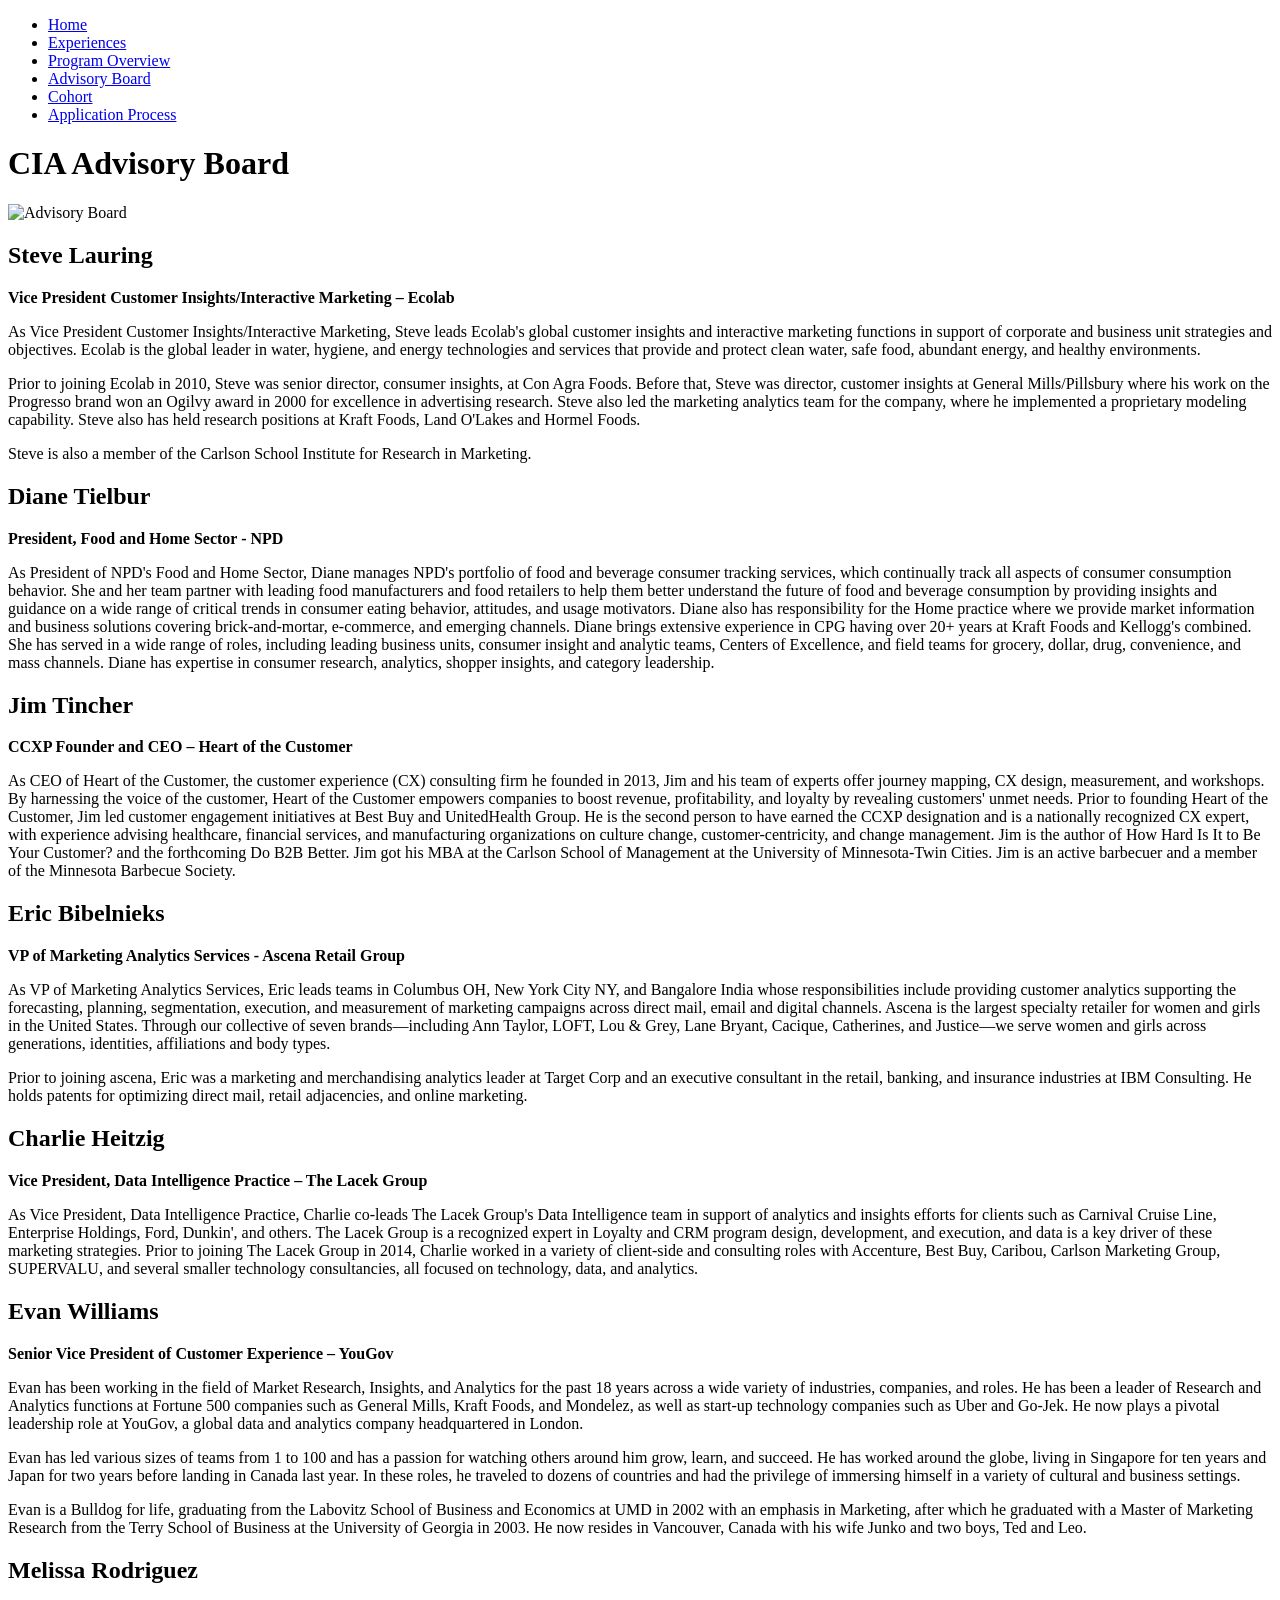
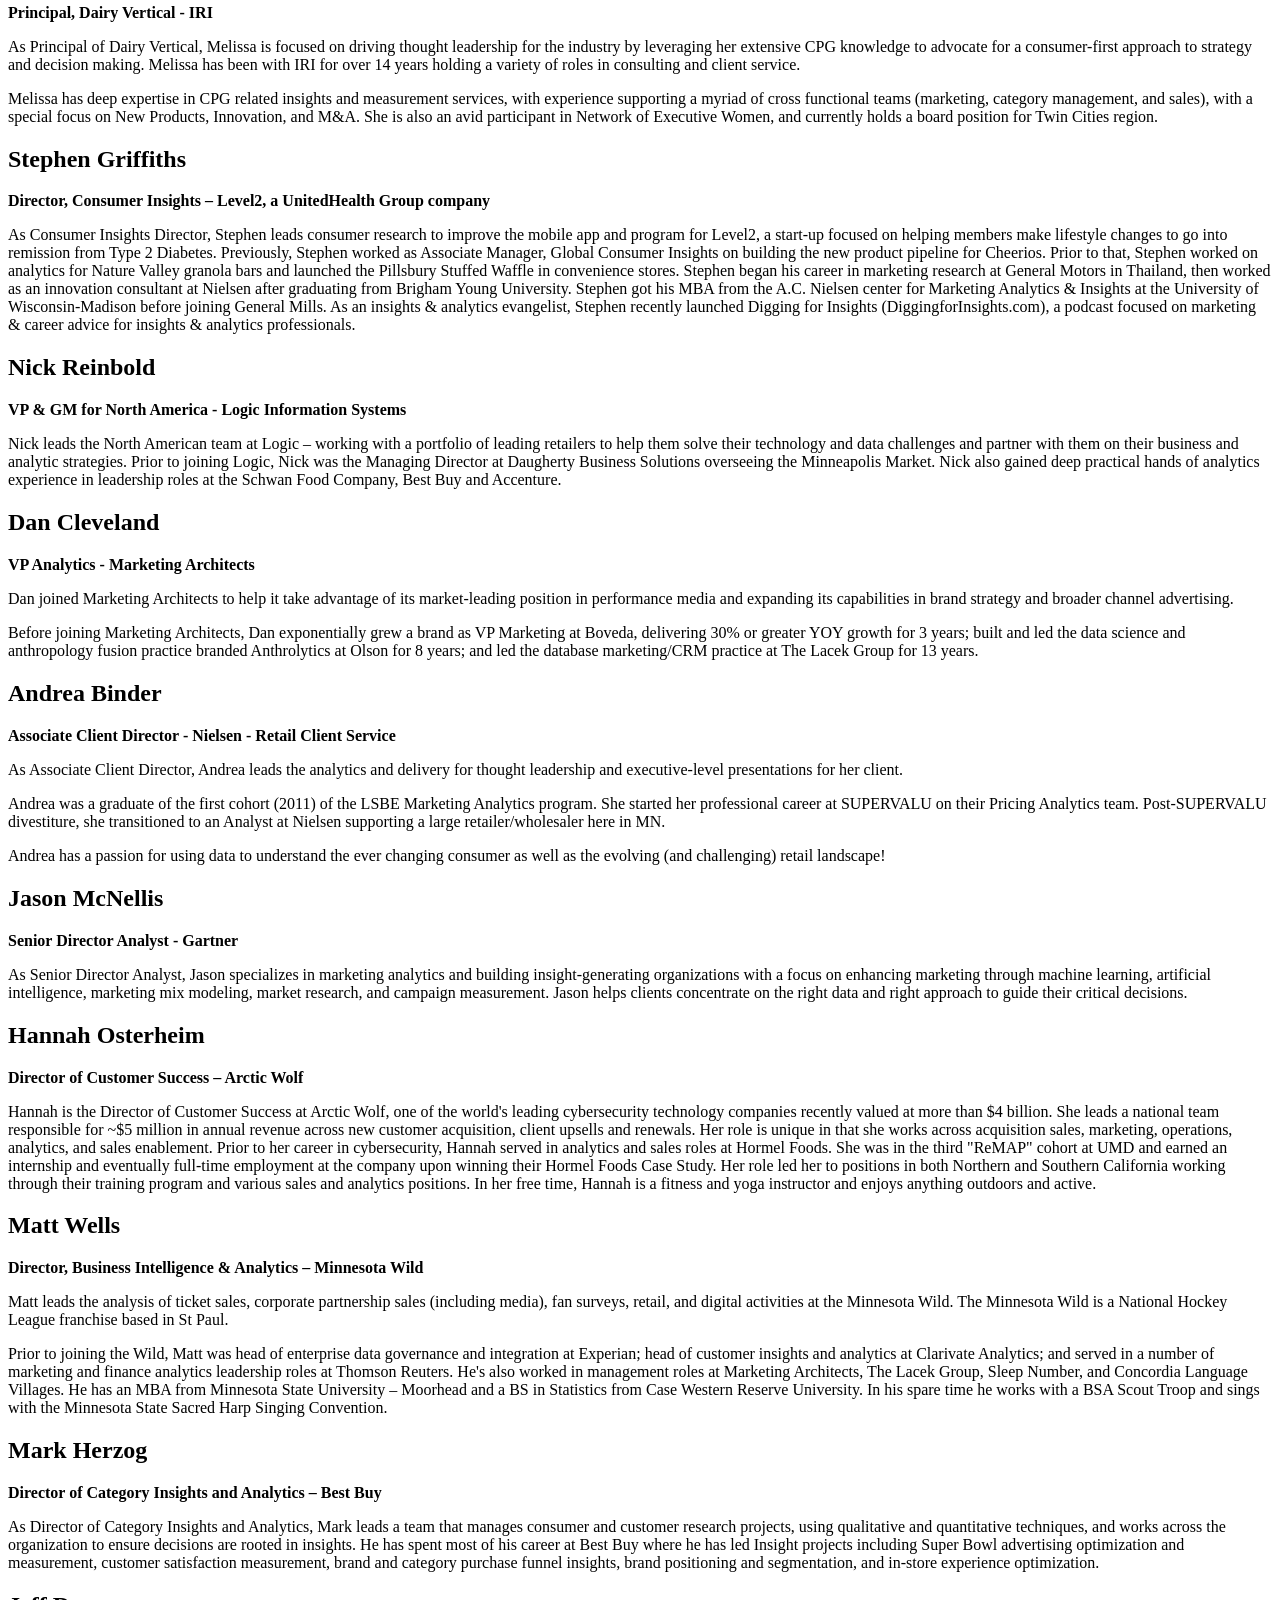
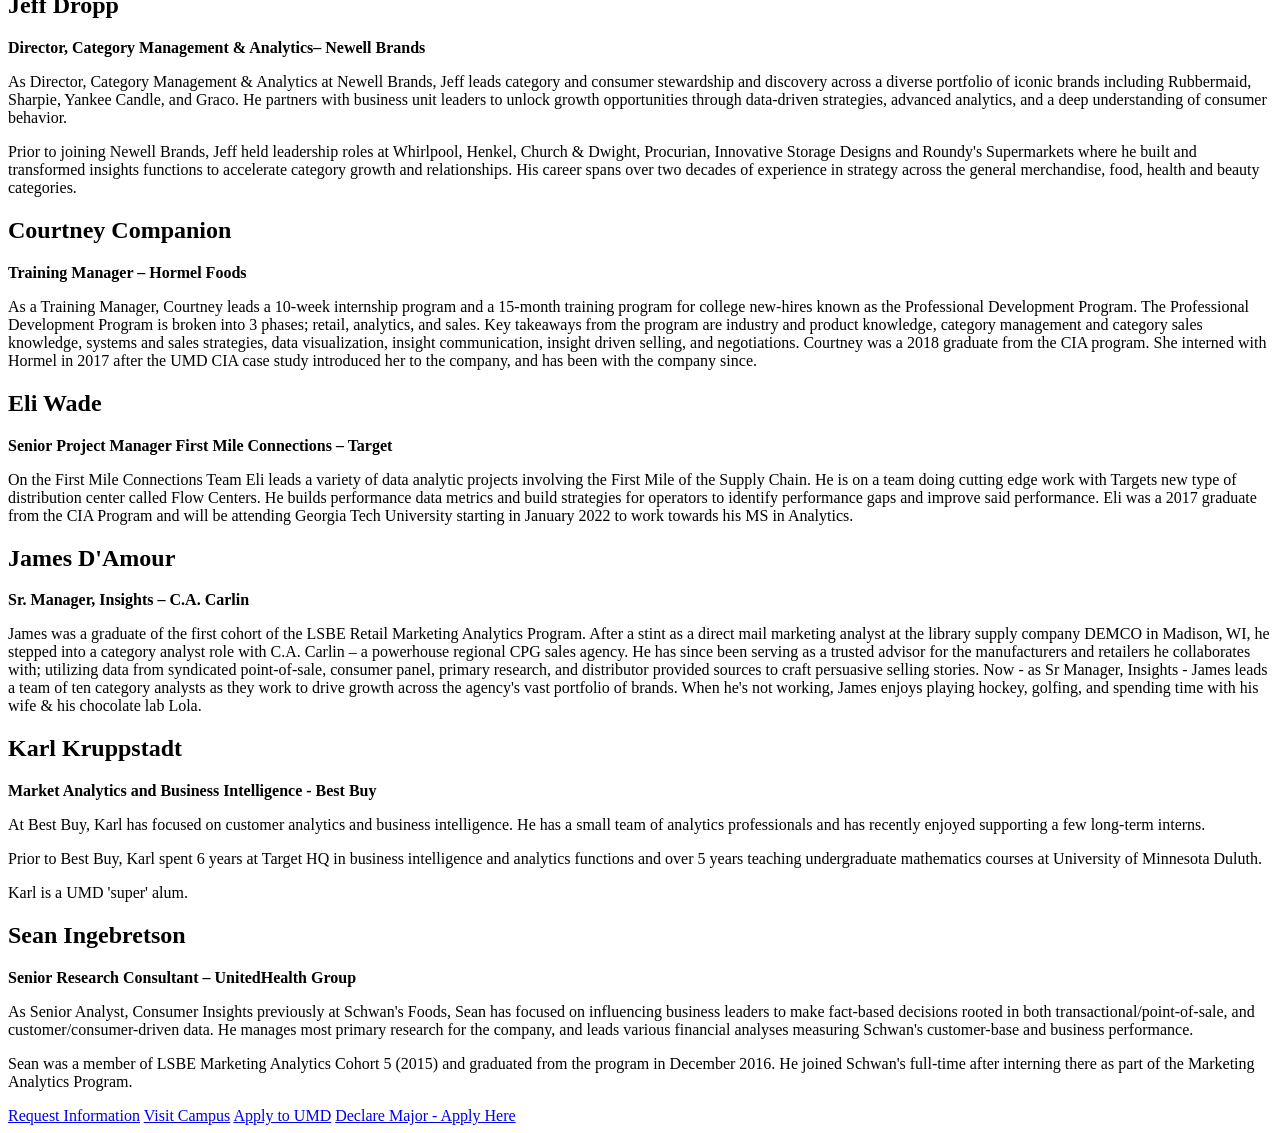
==== advisory.html @ b250dfca "Add files via upload added experiences, cohort, advisory, and apply files" ====
<!DOCTYPE html>
<html lang="en">

<head>
    <meta charset="UTF-8">
    <meta name="viewport" content="width=device-width, initial-scale=1.0">
    <title>Advisory Board | Consumer Insights and Analytics</title>
    <link rel="stylesheet" href="style.css">
</head>

<body>

    <header>
        <nav>
            <ul>
                <li><a href="home.html">Home</a></li>
                <li><a href="experiences.html">Experiences</a></li>
                <li><a href="overview.html">Program Overview</a></li>
                <li><a href="advisory.html">Advisory Board</a></li>
                <li><a href="cohort.html">Cohort</a></li>
                <li><a href="apply.html">Application Process</a></li>
            </ul>
        </nav>
    </header>

    <main>
        <h1>CIA Advisory Board</h1>
        <img src="mis%20pics/department%20of%20marketing%20.jpg" alt="Advisory Board"
            style="width: 100%; height: auto; display: block; margin: 20px 0;">

        <div class="advisory-bios">
            <div class="advisor-bio">
                <h2>Steve Lauring</h2>
                <p><strong>Vice President Customer Insights/Interactive Marketing – Ecolab</strong></p>
                <p>As Vice President Customer Insights/Interactive Marketing, Steve leads Ecolab's global customer
                    insights and interactive marketing functions in support of corporate and business unit strategies
                    and objectives. Ecolab is the global leader in water, hygiene, and energy technologies and services
                    that provide and protect clean water, safe food, abundant energy, and healthy environments.</p>
                <p>Prior to joining Ecolab in 2010, Steve was senior director, consumer insights, at Con Agra Foods.
                    Before that, Steve was director, customer insights at General Mills/Pillsbury where his work on the
                    Progresso brand won an Ogilvy award in 2000 for excellence in advertising research. Steve also led
                    the marketing analytics team for the company, where he implemented a proprietary modeling
                    capability. Steve also has held research positions at Kraft Foods, Land O'Lakes and Hormel Foods.
                </p>
                <p>Steve is also a member of the Carlson School Institute for Research in Marketing.</p>
            </div>

            <div class="advisor-bio">
                <h2>Diane Tielbur</h2>
                <p><strong>President, Food and Home Sector - NPD</strong></p>
                <p>As President of NPD's Food and Home Sector, Diane manages NPD's portfolio of food and beverage
                    consumer tracking services, which continually track all aspects of consumer consumption behavior.
                    She and her team partner with leading food manufacturers and food retailers to help them better
                    understand the future of food and beverage consumption by providing insights and guidance on a wide
                    range of critical trends in consumer eating behavior, attitudes, and usage motivators. Diane also
                    has responsibility for the Home practice where we provide market information and business solutions
                    covering brick-and-mortar, e-commerce, and emerging channels. Diane brings extensive experience in
                    CPG having over 20+ years at Kraft Foods and Kellogg's combined. She has served in a wide range of
                    roles, including leading business units, consumer insight and analytic teams, Centers of Excellence,
                    and field teams for grocery, dollar, drug, convenience, and mass channels. Diane has expertise in
                    consumer research, analytics, shopper insights, and category leadership.</p>
            </div>

            <div class="advisor-bio">
                <h2>Jim Tincher</h2>
                <p><strong>CCXP Founder and CEO – Heart of the Customer</strong></p>
                <p>As CEO of Heart of the Customer, the customer experience (CX) consulting firm he founded in 2013, Jim
                    and his team of experts offer journey mapping, CX design, measurement, and workshops. By harnessing
                    the voice of the customer, Heart of the Customer empowers companies to boost revenue, profitability,
                    and loyalty by revealing customers' unmet needs. Prior to founding Heart of the Customer, Jim led
                    customer engagement initiatives at Best Buy and UnitedHealth Group. He is the second person to have
                    earned the CCXP designation and is a nationally recognized CX expert, with experience advising
                    healthcare, financial services, and manufacturing organizations on culture change,
                    customer-centricity, and change management. Jim is the author of How Hard Is It to Be Your Customer?
                    and the forthcoming Do B2B Better. Jim got his MBA at the Carlson School of Management at the
                    University of Minnesota-Twin Cities. Jim is an active barbecuer and a member of the Minnesota
                    Barbecue Society.</p>
            </div>

            <div class="advisor-bio">
                <h2>Eric Bibelnieks</h2>
                <p><strong>VP of Marketing Analytics Services - Ascena Retail Group</strong></p>
                <p>As VP of Marketing Analytics Services, Eric leads teams in Columbus OH, New York City NY, and
                    Bangalore India whose responsibilities include providing customer analytics supporting the
                    forecasting, planning, segmentation, execution, and measurement of marketing campaigns across direct
                    mail, email and digital channels. Ascena is the largest specialty retailer for women and girls in
                    the United States. Through our collective of seven brands—including Ann Taylor, LOFT, Lou & Grey,
                    Lane Bryant, Cacique, Catherines, and Justice—we serve women and girls across generations,
                    identities, affiliations and body types.</p>
                <p>Prior to joining ascena, Eric was a marketing and merchandising analytics leader at Target Corp and
                    an executive consultant in the retail, banking, and insurance industries at IBM Consulting. He holds
                    patents for optimizing direct mail, retail adjacencies, and online marketing.</p>
            </div>

            <div class="advisor-bio">
                <h2>Charlie Heitzig</h2>
                <p><strong>Vice President, Data Intelligence Practice – The Lacek Group</strong></p>
                <p>As Vice President, Data Intelligence Practice, Charlie co-leads The Lacek Group's Data Intelligence
                    team in support of analytics and insights efforts for clients such as Carnival Cruise Line,
                    Enterprise Holdings, Ford, Dunkin', and others. The Lacek Group is a recognized expert in Loyalty
                    and CRM program design, development, and execution, and data is a key driver of these marketing
                    strategies. Prior to joining The Lacek Group in 2014, Charlie worked in a variety of client-side and
                    consulting roles with Accenture, Best Buy, Caribou, Carlson Marketing Group, SUPERVALU, and several
                    smaller technology consultancies, all focused on technology, data, and analytics.</p>
            </div>

            <div class="advisor-bio">
                <h2>Evan Williams</h2>
                <p><strong>Senior Vice President of Customer Experience – YouGov</strong></p>
                <p>Evan has been working in the field of Market Research, Insights, and Analytics for the past 18 years
                    across a wide variety of industries, companies, and roles. He has been a leader of Research and
                    Analytics functions at Fortune 500 companies such as General Mills, Kraft Foods, and Mondelez, as
                    well as start-up technology companies such as Uber and Go-Jek. He now plays a pivotal leadership
                    role at YouGov, a global data and analytics company headquartered in London.</p>
                <p>Evan has led various sizes of teams from 1 to 100 and has a passion for watching others around him
                    grow, learn, and succeed. He has worked around the globe, living in Singapore for ten years and
                    Japan for two years before landing in Canada last year. In these roles, he traveled to dozens of
                    countries and had the privilege of immersing himself in a variety of cultural and business settings.
                </p>
                <p>Evan is a Bulldog for life, graduating from the Labovitz School of Business and Economics at UMD in
                    2002 with an emphasis in Marketing, after which he graduated with a Master of Marketing Research
                    from the Terry School of Business at the University of Georgia in 2003. He now resides in Vancouver,
                    Canada with his wife Junko and two boys, Ted and Leo.</p>
            </div>

            <div class="advisor-bio">
                <h2>Melissa Rodriguez</h2>
                <p><strong>Principal, Dairy Vertical - IRI</strong></p>
                <p>As Principal of Dairy Vertical, Melissa is focused on driving thought leadership for the industry by
                    leveraging her extensive CPG knowledge to advocate for a consumer-first approach to strategy and
                    decision making. Melissa has been with IRI for over 14 years holding a variety of roles in
                    consulting and client service.</p>
                <p>Melissa has deep expertise in CPG related insights and measurement services, with experience
                    supporting a myriad of cross functional teams (marketing, category management, and sales), with a
                    special focus on New Products, Innovation, and M&A. She is also an avid participant in Network of
                    Executive Women, and currently holds a board position for Twin Cities region.</p>
            </div>

            <div class="advisor-bio">
                <h2>Stephen Griffiths</h2>
                <p><strong>Director, Consumer Insights – Level2, a UnitedHealth Group company</strong></p>
                <p>As Consumer Insights Director, Stephen leads consumer research to improve the mobile app and program
                    for Level2, a start-up focused on helping members make lifestyle changes to go into remission from
                    Type 2 Diabetes. Previously, Stephen worked as Associate Manager, Global Consumer Insights on
                    building the new product pipeline for Cheerios. Prior to that, Stephen worked on analytics for
                    Nature Valley granola bars and launched the Pillsbury Stuffed Waffle in convenience stores. Stephen
                    began his career in marketing research at General Motors in Thailand, then worked as an innovation
                    consultant at Nielsen after graduating from Brigham Young University. Stephen got his MBA from the
                    A.C. Nielsen center for Marketing Analytics & Insights at the University of Wisconsin-Madison before
                    joining General Mills. As an insights & analytics evangelist, Stephen recently launched Digging for
                    Insights (DiggingforInsights.com), a podcast focused on marketing & career advice for insights &
                    analytics professionals.</p>
            </div>

            <div class="advisor-bio">
                <h2>Nick Reinbold</h2>
                <p><strong>VP & GM for North America - Logic Information Systems</strong></p>
                <p>Nick leads the North American team at Logic – working with a portfolio of leading retailers to help
                    them solve their technology and data challenges and partner with them on their business and analytic
                    strategies. Prior to joining Logic, Nick was the Managing Director at Daugherty Business Solutions
                    overseeing the Minneapolis Market. Nick also gained deep practical hands of analytics experience in
                    leadership roles at the Schwan Food Company, Best Buy and Accenture.</p>
            </div>

            <div class="advisor-bio">
                <h2>Dan Cleveland</h2>
                <p><strong>VP Analytics - Marketing Architects</strong></p>
                <p>Dan joined Marketing Architects to help it take advantage of its market-leading position in
                    performance media and expanding its capabilities in brand strategy and broader channel advertising.
                </p>
                <p>Before joining Marketing Architects, Dan exponentially grew a brand as VP Marketing at Boveda,
                    delivering 30% or greater YOY growth for 3 years; built and led the data science and anthropology
                    fusion practice branded Anthrolytics at Olson for 8 years; and led the database marketing/CRM
                    practice at The Lacek Group for 13 years.</p>
            </div>

            <div class="advisor-bio">
                <h2>Andrea Binder</h2>
                <p><strong>Associate Client Director - Nielsen - Retail Client Service</strong></p>
                <p>As Associate Client Director, Andrea leads the analytics and delivery for thought leadership and
                    executive-level presentations for her client.</p>
                <p>Andrea was a graduate of the first cohort (2011) of the LSBE Marketing Analytics program. She started
                    her professional career at SUPERVALU on their Pricing Analytics team. Post-SUPERVALU divestiture,
                    she transitioned to an Analyst at Nielsen supporting a large retailer/wholesaler here in MN.</p>
                <p>Andrea has a passion for using data to understand the ever changing consumer as well as the evolving
                    (and challenging) retail landscape!</p>
            </div>

            <div class="advisor-bio">
                <h2>Jason McNellis</h2>
                <p><strong>Senior Director Analyst - Gartner</strong></p>
                <p>As Senior Director Analyst, Jason specializes in marketing analytics and building insight-generating
                    organizations with a focus on enhancing marketing through machine learning, artificial intelligence,
                    marketing mix modeling, market research, and campaign measurement. Jason helps clients concentrate
                    on the right data and right approach to guide their critical decisions.</p>
            </div>

            <div class="advisor-bio">
                <h2>Hannah Osterheim</h2>
                <p><strong>Director of Customer Success – Arctic Wolf</strong></p>
                <p>Hannah is the Director of Customer Success at Arctic Wolf, one of the world's leading cybersecurity
                    technology companies recently valued at more than $4 billion. She leads a national team responsible
                    for ~$5 million in annual revenue across new customer acquisition, client upsells and renewals. Her
                    role is unique in that she works across acquisition sales, marketing, operations, analytics, and
                    sales enablement. Prior to her career in cybersecurity, Hannah served in analytics and sales roles
                    at Hormel Foods. She was in the third "ReMAP" cohort at UMD and earned an internship and eventually
                    full-time employment at the company upon winning their Hormel Foods Case Study. Her role led her to
                    positions in both Northern and Southern California working through their training program and
                    various sales and analytics positions. In her free time, Hannah is a fitness and yoga instructor and
                    enjoys anything outdoors and active.</p>
            </div>

            <div class="advisor-bio">
                <h2>Matt Wells</h2>
                <p><strong>Director, Business Intelligence & Analytics – Minnesota Wild</strong></p>
                <p>Matt leads the analysis of ticket sales, corporate partnership sales (including media), fan surveys,
                    retail, and digital activities at the Minnesota Wild. The Minnesota Wild is a National Hockey League
                    franchise based in St Paul.</p>
                <p>Prior to joining the Wild, Matt was head of enterprise data governance and integration at Experian;
                    head of customer insights and analytics at Clarivate Analytics; and served in a number of marketing
                    and finance analytics leadership roles at Thomson Reuters. He's also worked in management roles at
                    Marketing Architects, The Lacek Group, Sleep Number, and Concordia Language Villages. He has an MBA
                    from Minnesota State University – Moorhead and a BS in Statistics from Case Western Reserve
                    University. In his spare time he works with a BSA Scout Troop and sings with the Minnesota State
                    Sacred Harp Singing Convention.</p>
            </div>

            <div class="advisor-bio">
                <h2>Mark Herzog</h2>
                <p><strong>Director of Category Insights and Analytics – Best Buy</strong></p>
                <p>As Director of Category Insights and Analytics, Mark leads a team that manages consumer and customer
                    research projects, using qualitative and quantitative techniques, and works across the organization
                    to ensure decisions are rooted in insights. He has spent most of his career at Best Buy where he has
                    led Insight projects including Super Bowl advertising optimization and measurement, customer
                    satisfaction measurement, brand and category purchase funnel insights, brand positioning and
                    segmentation, and in-store experience optimization.</p>
            </div>

            <div class="advisor-bio">
                <h2>Jeff Dropp</h2>
                <p><strong>Director, Category Management & Analytics– Newell Brands</strong></p>
                <p>As Director, Category Management & Analytics at Newell Brands, Jeff leads category and consumer
                    stewardship and discovery across a diverse portfolio of iconic brands including Rubbermaid, Sharpie,
                    Yankee Candle, and Graco. He partners with business unit leaders to unlock growth opportunities
                    through data-driven strategies, advanced analytics, and a deep understanding of consumer behavior.
                </p>
                <p>Prior to joining Newell Brands, Jeff held leadership roles at Whirlpool, Henkel, Church & Dwight,
                    Procurian, Innovative Storage Designs and Roundy's Supermarkets where he built and transformed
                    insights functions to accelerate category growth and relationships. His career spans over two
                    decades of experience in strategy across the general merchandise, food, health and beauty
                    categories.</p>
            </div>

            <div class="advisor-bio">
                <h2>Courtney Companion</h2>
                <p><strong>Training Manager – Hormel Foods</strong></p>
                <p>As a Training Manager, Courtney leads a 10-week internship program and a 15-month training program
                    for college new-hires known as the Professional Development Program. The Professional Development
                    Program is broken into 3 phases; retail, analytics, and sales. Key takeaways from the program are
                    industry and product knowledge, category management and category sales knowledge, systems and sales
                    strategies, data visualization, insight communication, insight driven selling, and negotiations.
                    Courtney was a 2018 graduate from the CIA program. She interned with Hormel in 2017 after the UMD
                    CIA case study introduced her to the company, and has been with the company since.</p>
            </div>

            <div class="advisor-bio">
                <h2>Eli Wade</h2>
                <p><strong>Senior Project Manager First Mile Connections – Target</strong></p>
                <p>On the First Mile Connections Team Eli leads a variety of data analytic projects involving the First
                    Mile of the Supply Chain. He is on a team doing cutting edge work with Targets new type of
                    distribution center called Flow Centers. He builds performance data metrics and build strategies for
                    operators to identify performance gaps and improve said performance. Eli was a 2017 graduate from
                    the CIA Program and will be attending Georgia Tech University starting in January 2022 to work
                    towards his MS in Analytics.</p>
            </div>

            <div class="advisor-bio">
                <h2>James D'Amour</h2>
                <p><strong>Sr. Manager, Insights – C.A. Carlin</strong></p>
                <p>James was a graduate of the first cohort of the LSBE Retail Marketing Analytics Program. After a
                    stint as a direct mail marketing analyst at the library supply company DEMCO in Madison, WI, he
                    stepped into a category analyst role with C.A. Carlin – a powerhouse regional CPG sales agency. He
                    has since been serving as a trusted advisor for the manufacturers and retailers he collaborates
                    with; utilizing data from syndicated point-of-sale, consumer panel, primary research, and
                    distributor provided sources to craft persuasive selling stories. Now - as Sr Manager, Insights -
                    James leads a team of ten category analysts as they work to drive growth across the agency's vast
                    portfolio of brands. When he's not working, James enjoys playing hockey, golfing, and spending time
                    with his wife & his chocolate lab Lola.</p>
            </div>

            <div class="advisor-bio">
                <h2>Karl Kruppstadt</h2>
                <p><strong>Market Analytics and Business Intelligence - Best Buy</strong></p>
                <p>At Best Buy, Karl has focused on customer analytics and business intelligence. He has a small team of
                    analytics professionals and has recently enjoyed supporting a few long-term interns.</p>
                <p>Prior to Best Buy, Karl spent 6 years at Target HQ in business intelligence and analytics functions
                    and over 5 years teaching undergraduate mathematics courses at University of Minnesota Duluth.</p>
                <p>Karl is a UMD 'super' alum.</p>
            </div>

            <div class="advisor-bio">
                <h2>Sean Ingebretson</h2>
                <p><strong>Senior Research Consultant – UnitedHealth Group</strong></p>
                <p>As Senior Analyst, Consumer Insights previously at Schwan's Foods, Sean has focused on influencing
                    business leaders to make fact-based decisions rooted in both transactional/point-of-sale, and
                    customer/consumer-driven data. He manages most primary research for the company, and leads various
                    financial analyses measuring Schwan's customer-base and business performance.</p>
                <p>Sean was a member of LSBE Marketing Analytics Cohort 5 (2015) and graduated from the program in
                    December 2016. He joined Schwan's full-time after interning there as part of the Marketing Analytics
                    Program.</p>
            </div>
        </div>
    </main>

    <footer>
        <div class="footer-links">
            <a href="#">Request Information</a>
            <a href="#">Visit Campus</a>
            <a href="#">Apply to UMD</a>
            <a href="apply.html">Declare Major - Apply Here</a>
        </div>
    </footer>

</body>

</html>
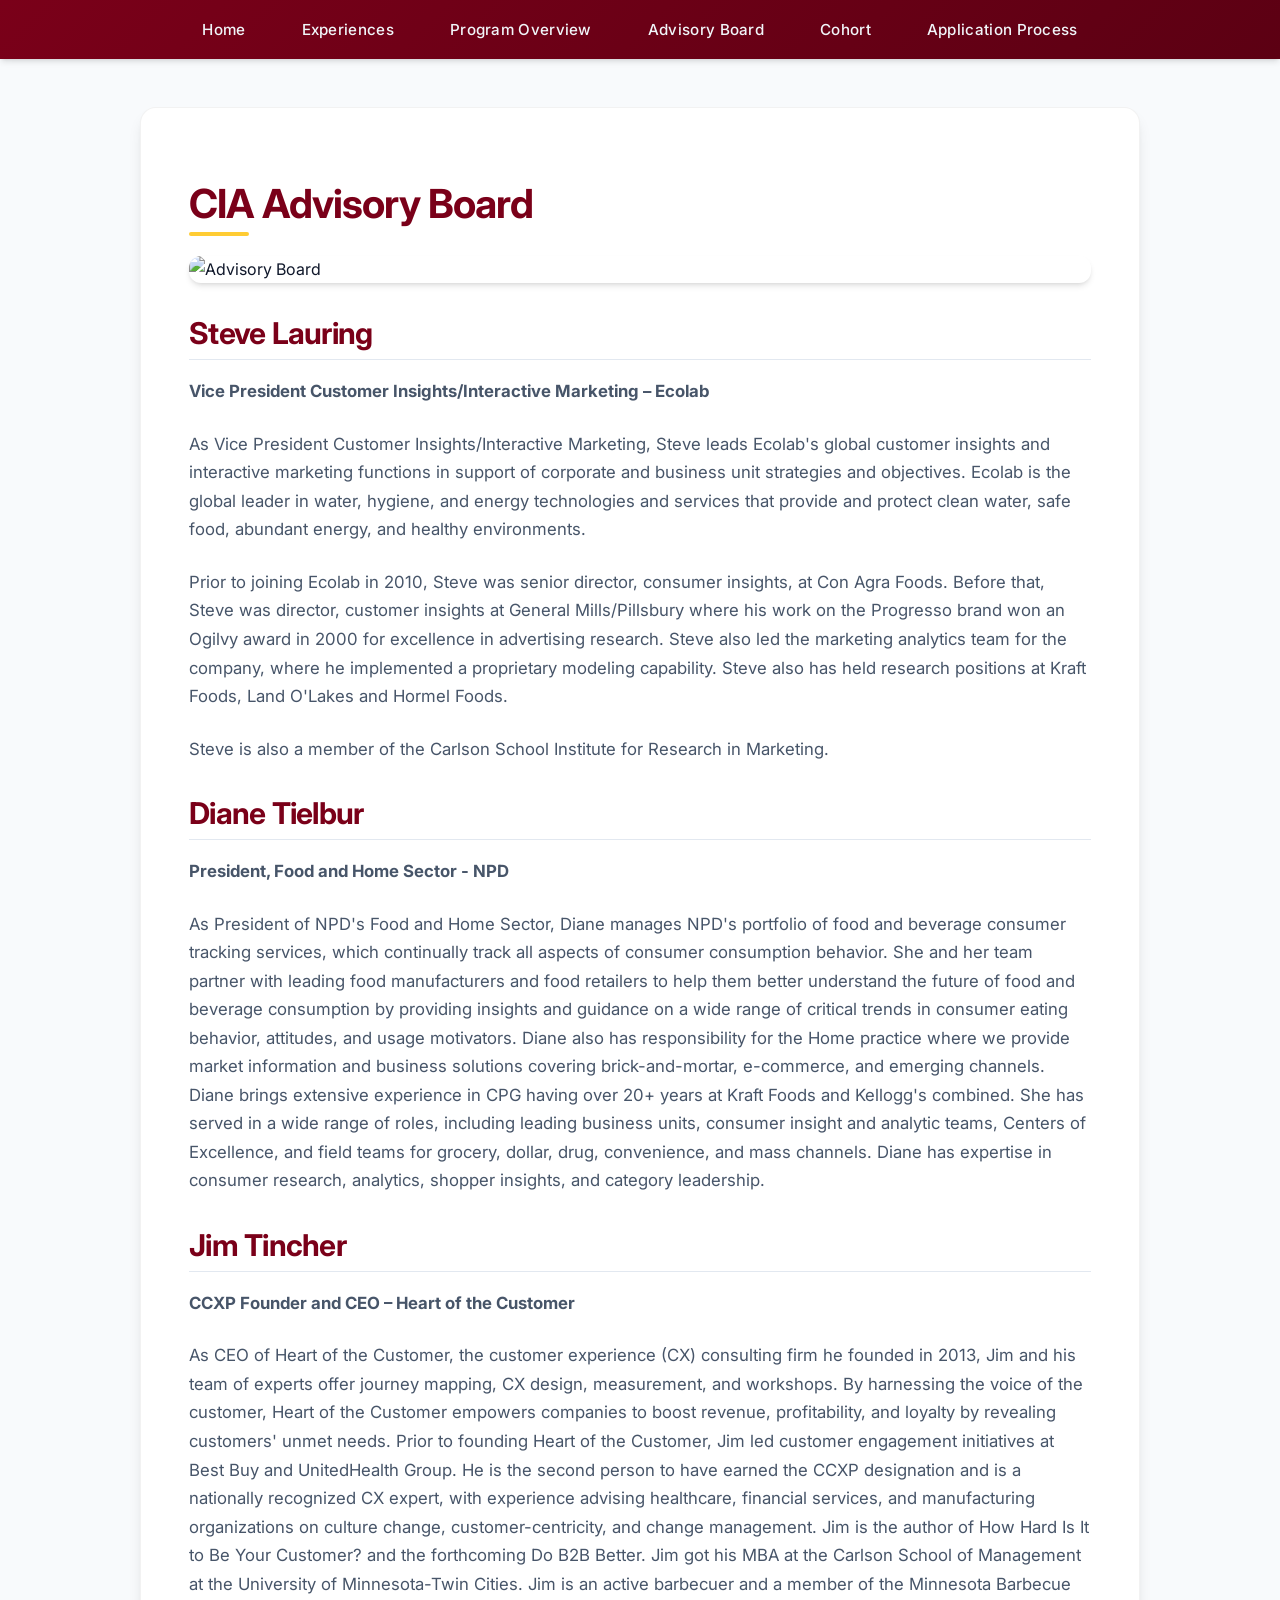
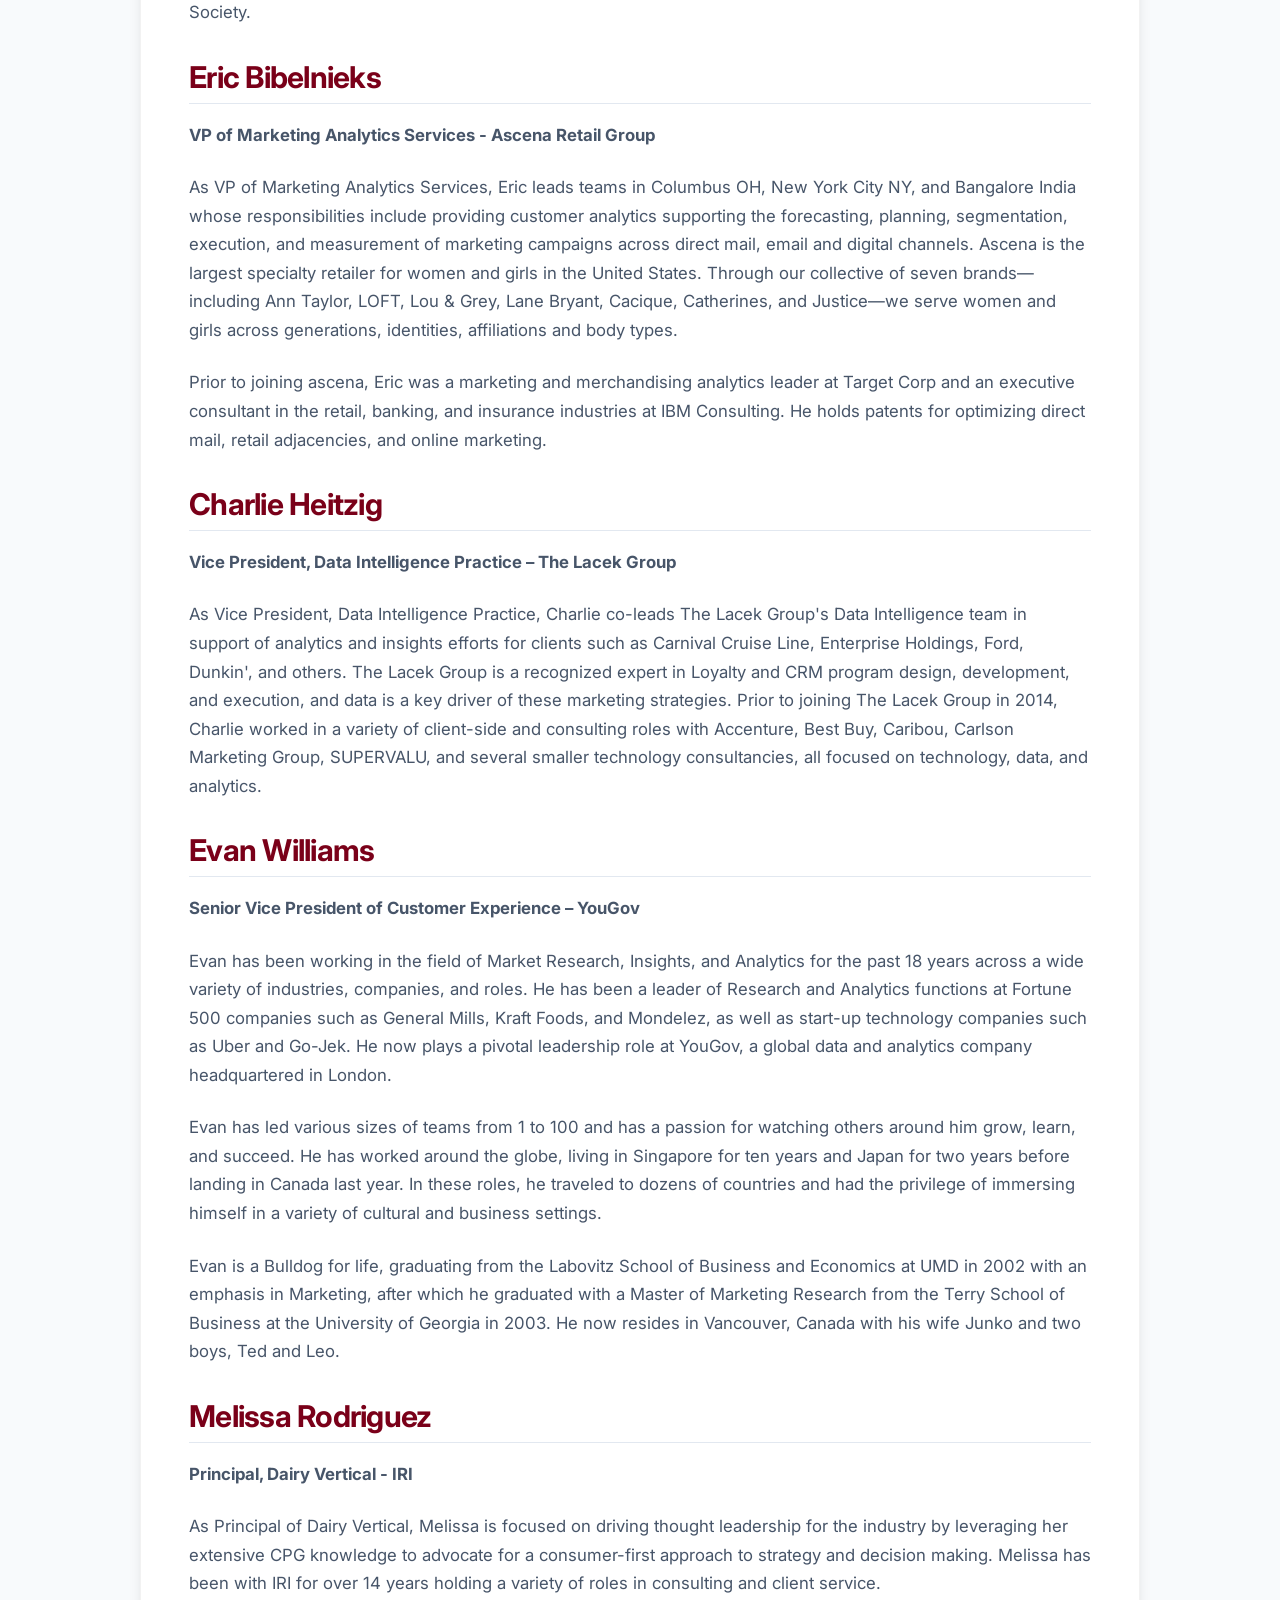
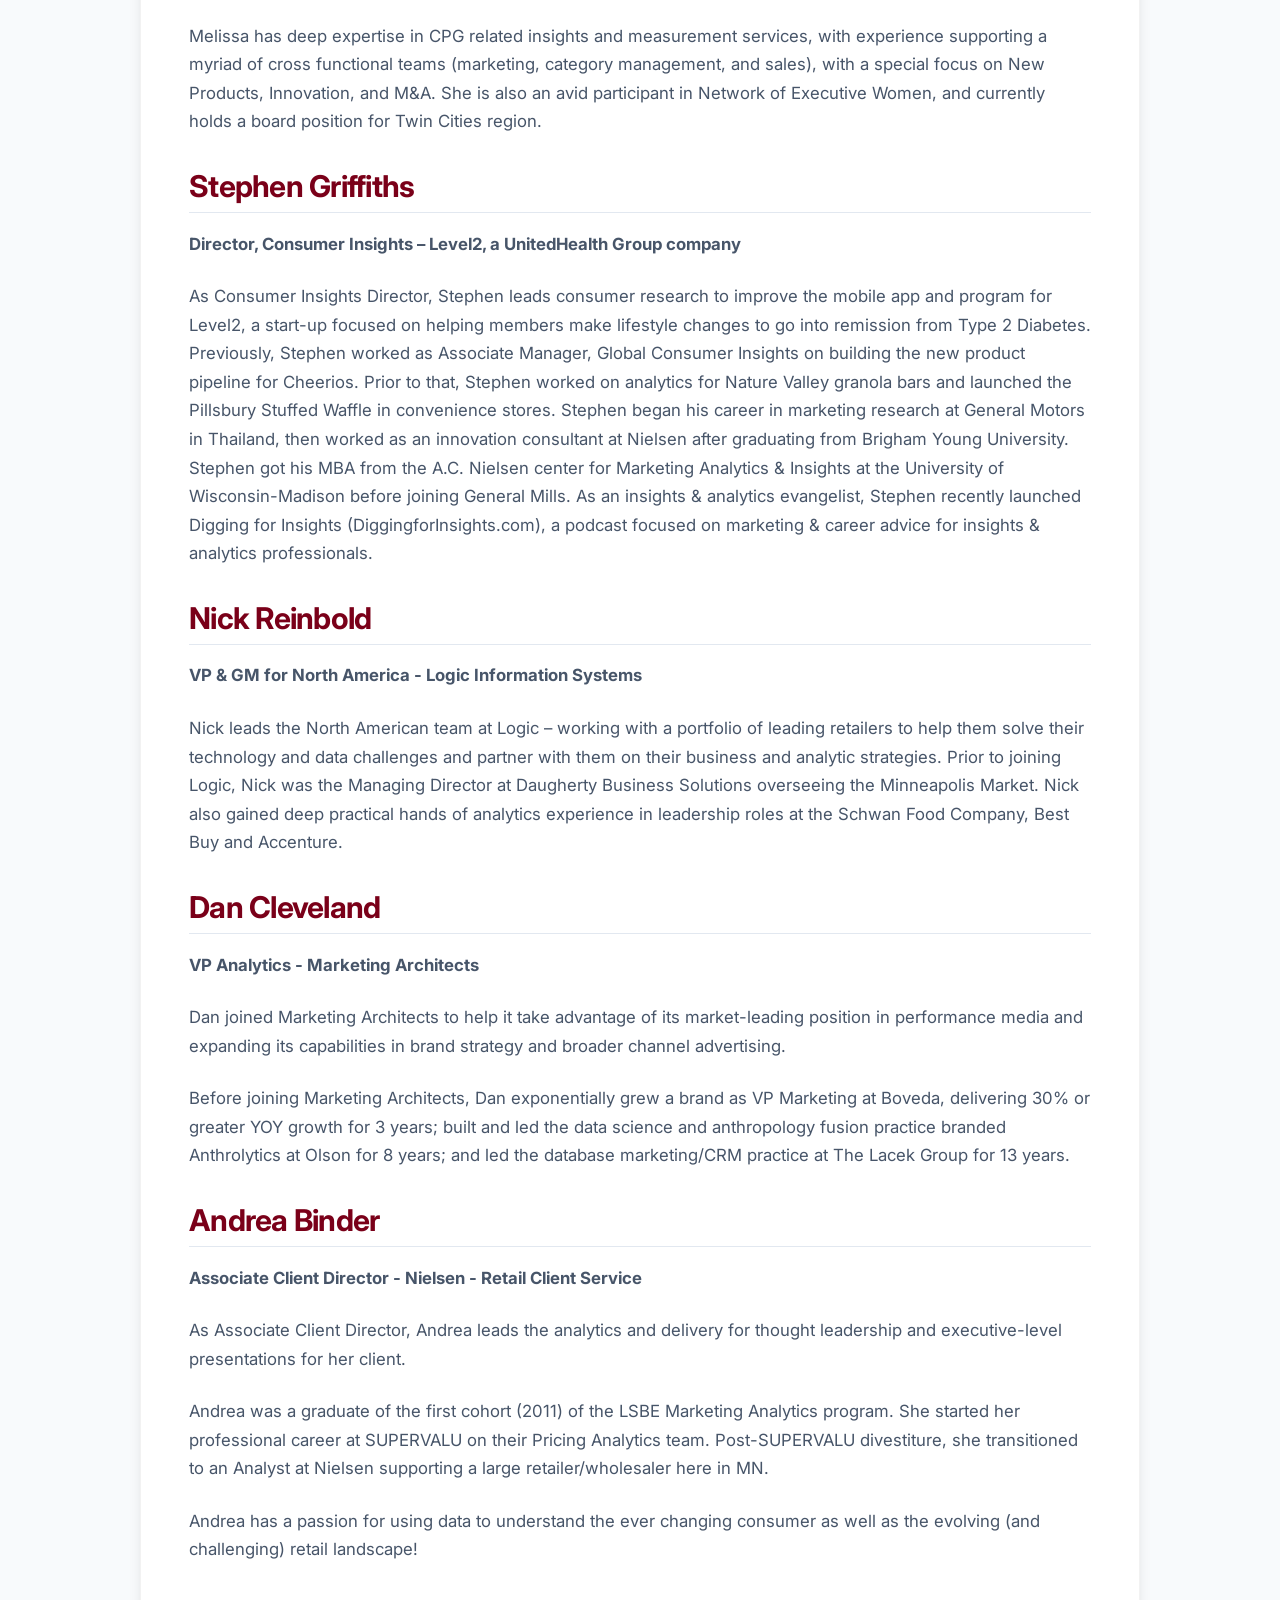
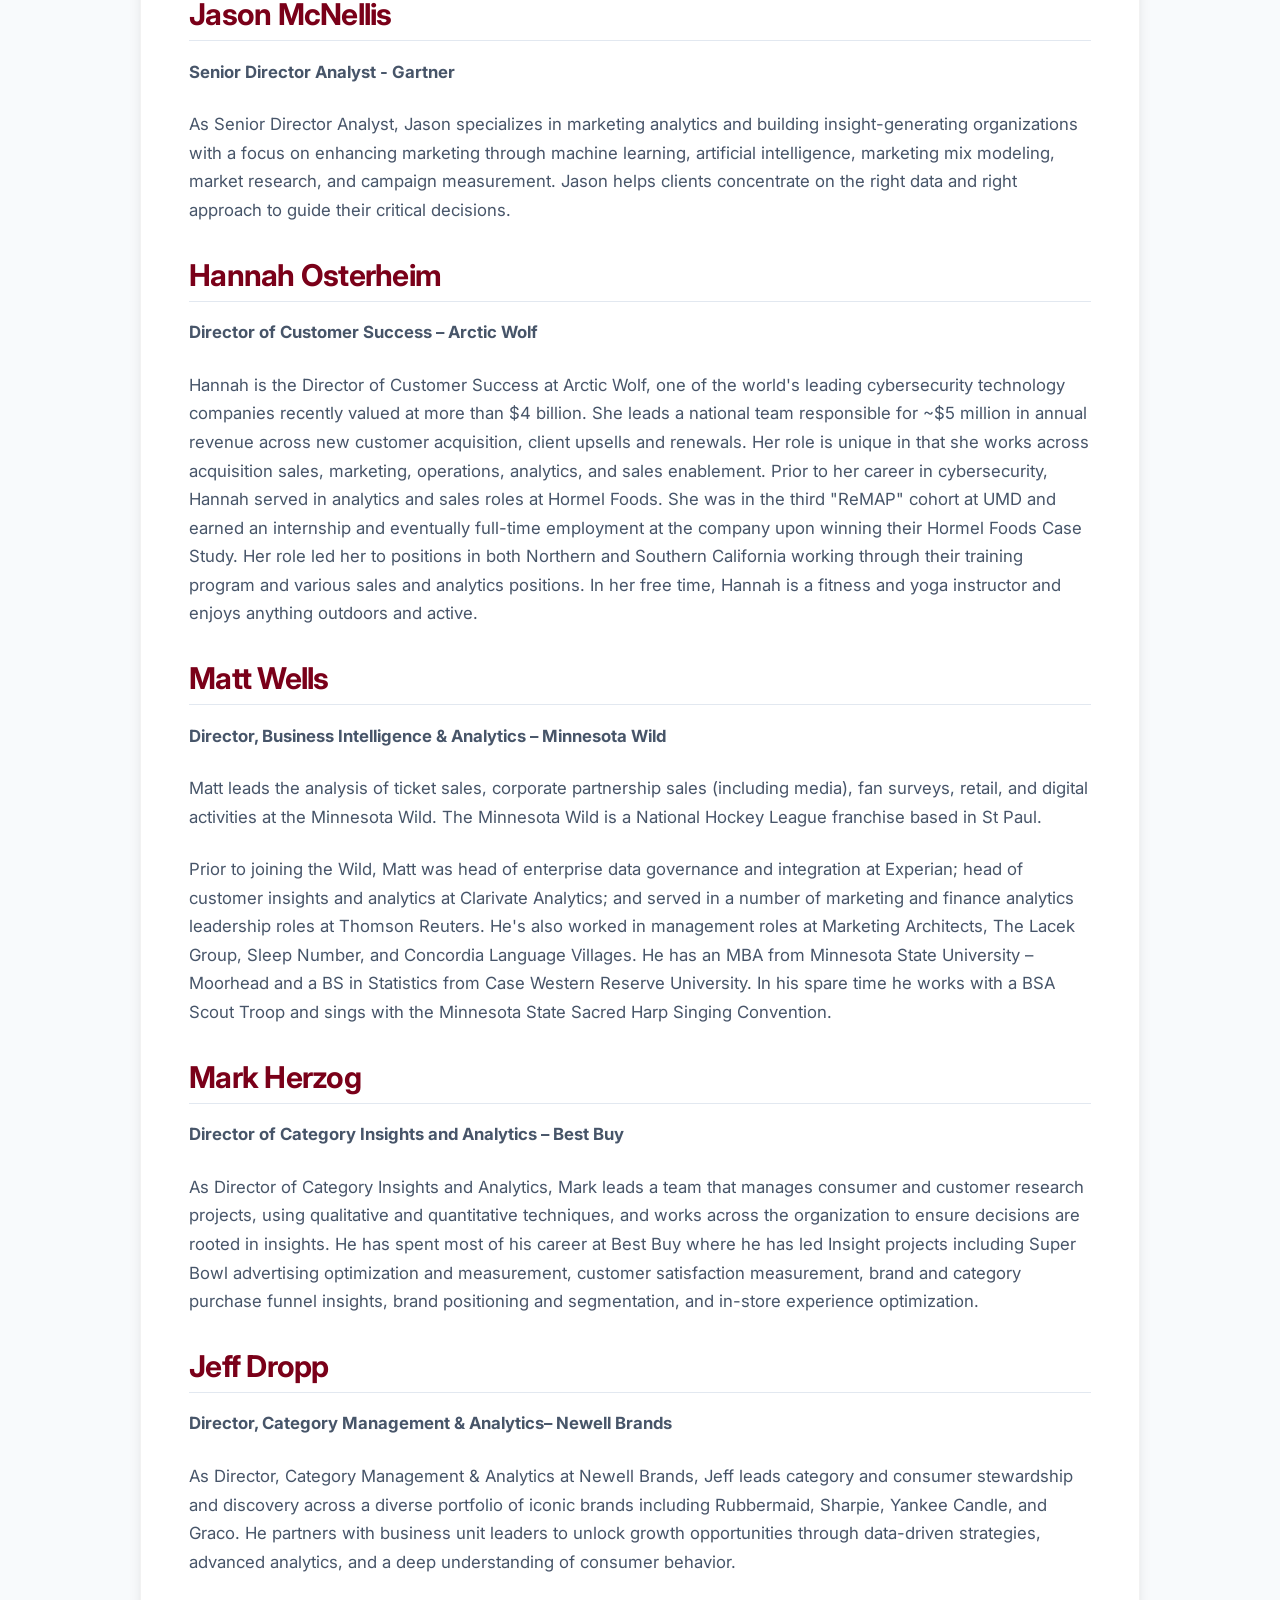
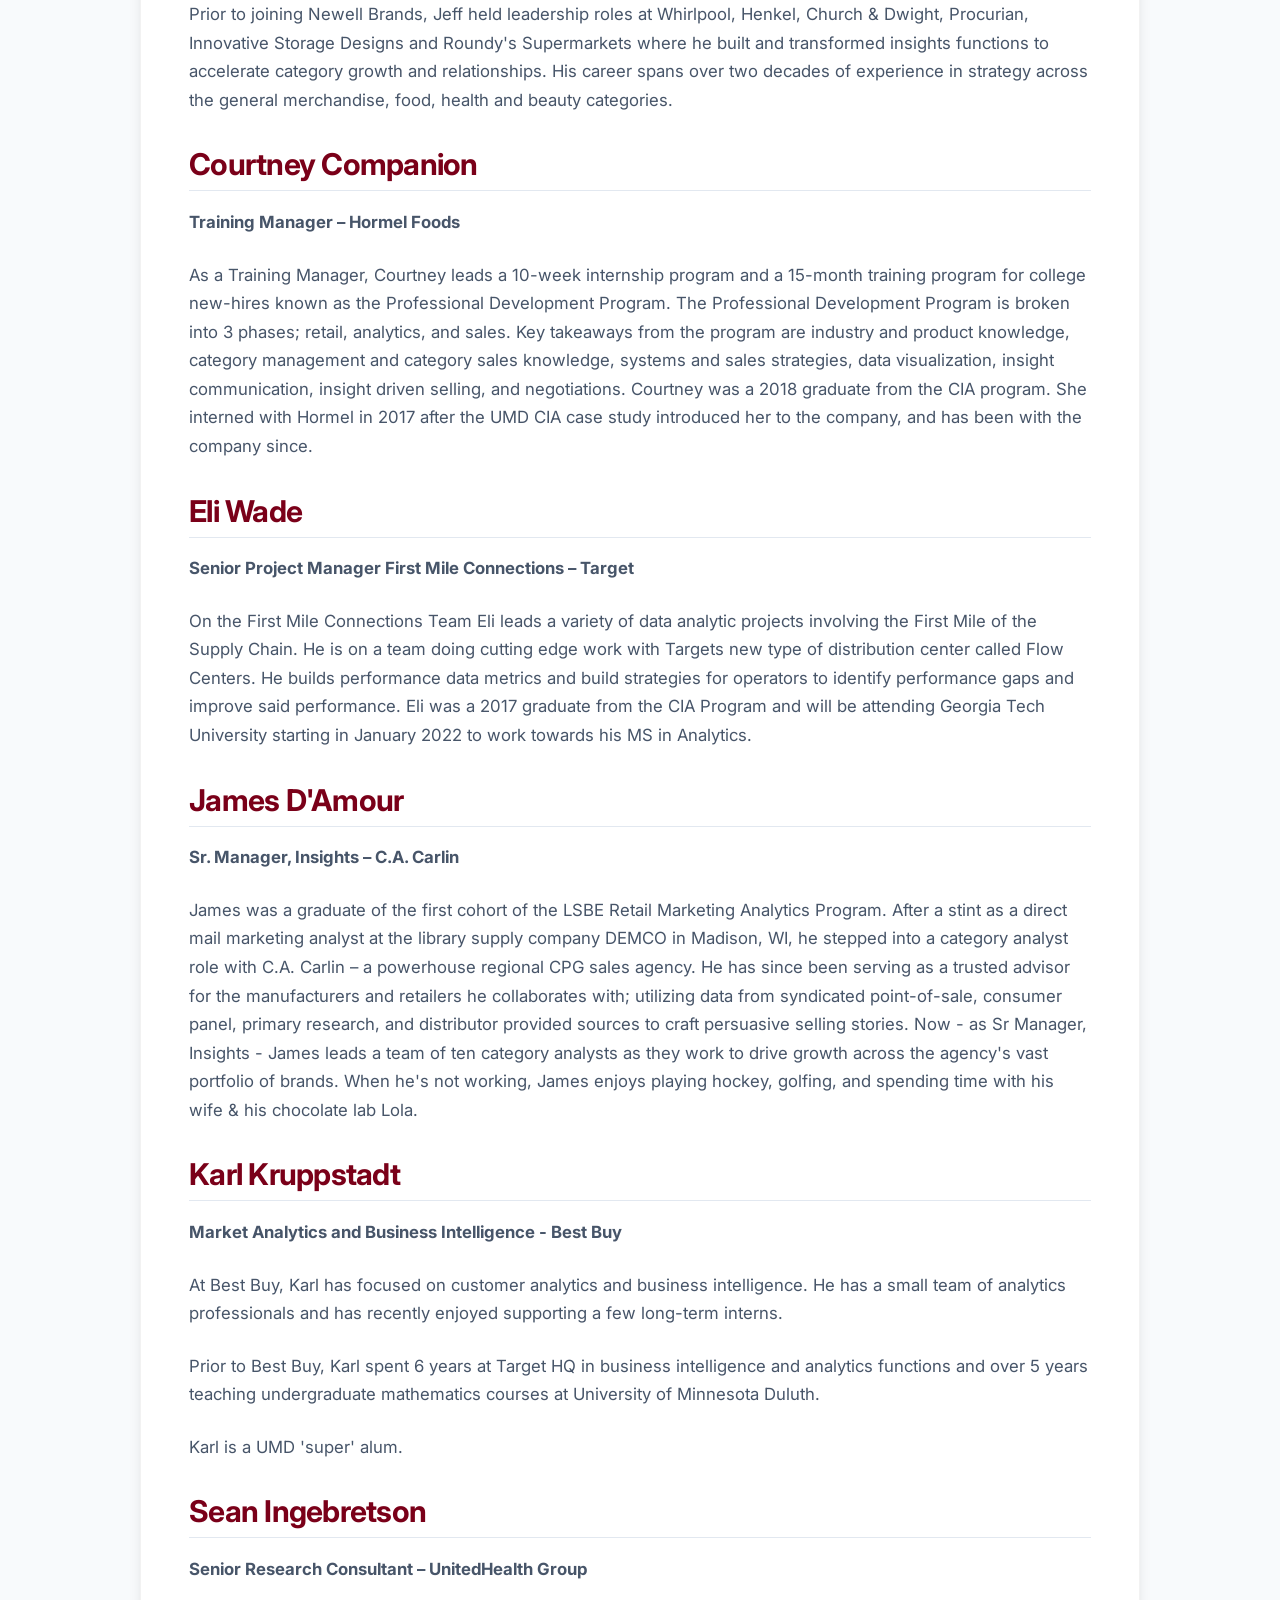
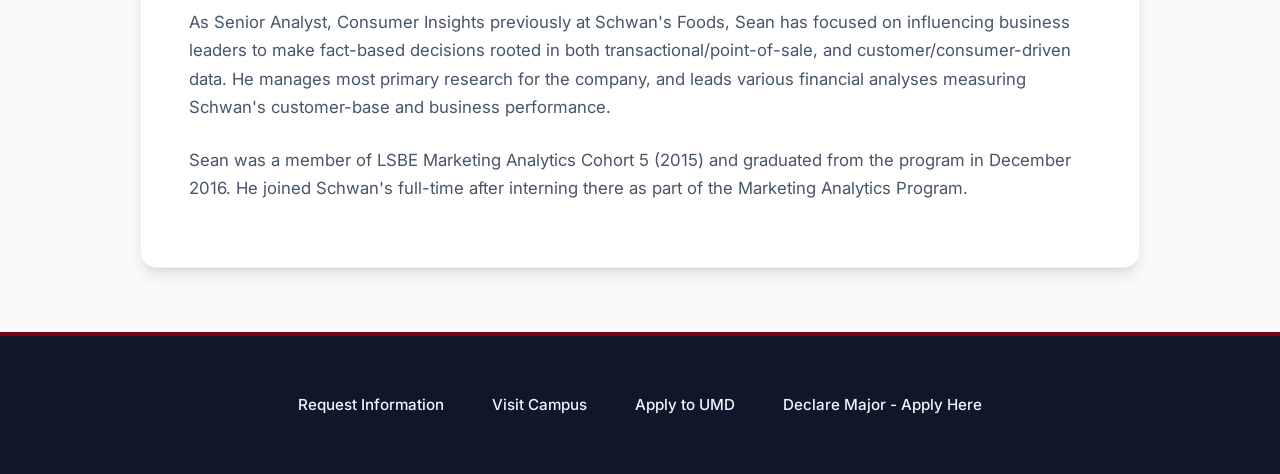
==== commit a1725833: "Update advisory.html" ====
--- a/advisory.html
+++ b/advisory.html
@@ -13,7 +13,7 @@
     <header>
         <nav>
             <ul>
-                <li><a href="home.html">Home</a></li>
+                <li><a href="index.html">Home</a></li>
                 <li><a href="experiences.html">Experiences</a></li>
                 <li><a href="overview.html">Program Overview</a></li>
                 <li><a href="advisory.html">Advisory Board</a></li>
@@ -323,4 +323,4 @@
 
 </body>
 
-</html>+</html>
--- a/style.css
+++ b/style.css
@@ -0,0 +1,344 @@
+/* style.css */
+@import url('https://fonts.googleapis.com/css2?family=Inter:wght@300;400;500;600;700&family=JetBrains+Mono:wght@400;700&display=swap');
+
+:root {
+    /* UMD Official Colors (Minnesota Duluth - LSBE) */
+    --umd-maroon: #7A0019;
+    --umd-maroon-dark: #5c0013;
+    --umd-gold: #FFCC33;
+    --umd-gold-light: #ffe066;
+    --umd-gold-dark: #e6b800;
+
+    /* Tech & Modern Theme Colors */
+    --bg-page: #f8fafc;
+    --bg-card: #ffffff;
+    --bg-nav: rgba(122, 0, 25, 0.95);
+    /* Glossy Maroon */
+
+    --text-main: #0f172a;
+    --text-muted: #475569;
+    --text-light: #f1f5f9;
+
+    --border-subtle: #e2e8f0;
+    --border-accent: #cbd5e1;
+
+    /* Tech Aesthetics */
+    --shadow-sm: 0 1px 2px 0 rgb(0 0 0 / 0.05);
+    --shadow-md: 0 4px 6px -1px rgb(0 0 0 / 0.1), 0 2px 4px -2px rgb(0 0 0 / 0.1);
+    --shadow-lg: 0 10px 15px -3px rgb(0 0 0 / 0.1), 0 4px 6px -4px rgb(0 0 0 / 0.1);
+    --shadow-glow: 0 0 15px rgba(255, 204, 51, 0.4);
+
+    --radius-sm: 0.375rem;
+    --radius-md: 0.75rem;
+    --radius-lg: 1rem;
+
+    --transition-fast: 150ms cubic-bezier(0.4, 0, 0.2, 1);
+    --transition-smooth: 300ms cubic-bezier(0.4, 0, 0.2, 1);
+}
+
+* {
+    box-sizing: border-box;
+}
+
+body {
+    font-family: 'Inter', system-ui, -apple-system, sans-serif;
+    margin: 0;
+    padding: 0;
+    color: var(--text-main);
+    background-color: var(--bg-page);
+    line-height: 1.7;
+    -webkit-font-smoothing: antialiased;
+    -moz-osx-font-smoothing: grayscale;
+}
+
+/* Typography Enhancements */
+h1,
+h2,
+h3,
+h4,
+h5 {
+    color: var(--umd-maroon);
+    font-weight: 700;
+    line-height: 1.2;
+    margin-top: 2rem;
+    margin-bottom: 1rem;
+    letter-spacing: -0.025em;
+}
+
+h1 {
+    font-size: 2.5rem;
+    position: relative;
+    padding-bottom: 0.5rem;
+}
+
+h1::after {
+    content: '';
+    position: absolute;
+    bottom: 0;
+    left: 0;
+    width: 60px;
+    height: 4px;
+    background-color: var(--umd-gold);
+    border-radius: 2px;
+}
+
+h2 {
+    font-size: 1.875rem;
+    border-bottom: 1px solid var(--border-subtle);
+    padding-bottom: 0.5rem;
+}
+
+p {
+    color: var(--text-muted);
+    font-size: 1.05rem;
+    margin-bottom: 1.5rem;
+}
+
+a {
+    color: var(--umd-maroon);
+    text-decoration: none;
+    transition: color var(--transition-fast);
+}
+
+a:hover {
+    color: var(--umd-gold-dark);
+}
+
+/* Navigation Bar */
+header {
+    background-color: var(--umd-maroon);
+    background: linear-gradient(135deg, var(--umd-maroon) 0%, var(--umd-maroon-dark) 100%);
+    position: sticky;
+    top: 0;
+    width: 100%;
+    z-index: 1000;
+    box-shadow: var(--shadow-md);
+    padding: 1rem 0;
+    backdrop-filter: blur(10px);
+}
+
+nav ul {
+    list-style: none;
+    margin: 0;
+    padding: 0;
+    display: flex;
+    justify-content: center;
+    gap: 1.5rem;
+    flex-wrap: wrap;
+    max-width: 1200px;
+    margin: 0 auto;
+}
+
+nav a {
+    color: var(--text-light);
+    text-decoration: none;
+    font-weight: 500;
+    font-size: 0.95rem;
+    padding: 0.5rem 1rem;
+    border-radius: var(--radius-sm);
+    transition: all var(--transition-fast);
+    position: relative;
+    letter-spacing: 0.02em;
+}
+
+nav a::before {
+    content: '';
+    position: absolute;
+    top: 0;
+    left: 0;
+    width: 100%;
+    height: 100%;
+    background: rgba(255, 255, 255, 0.1);
+    border-radius: var(--radius-sm);
+    opacity: 0;
+    transform: scale(0.95);
+    transition: all var(--transition-fast);
+}
+
+nav a:hover::before {
+    opacity: 1;
+    transform: scale(1);
+}
+
+nav a:hover {
+    color: var(--umd-gold);
+}
+
+/* Main Content Container */
+main {
+    max-width: 1000px;
+    margin: 3rem auto;
+    padding: 2.5rem 3rem;
+    background: var(--bg-card);
+    border-radius: var(--radius-lg);
+    box-shadow: var(--shadow-lg);
+    border: 1px solid rgba(0, 0, 0, 0.05);
+}
+
+/* Image Styling */
+img {
+    border-radius: var(--radius-md);
+    box-shadow: var(--shadow-md);
+    transition: transform var(--transition-smooth);
+}
+
+img:hover {
+    transform: translateY(-2px);
+    box-shadow: var(--shadow-lg);
+}
+
+/* Lists */
+main ul,
+main ol {
+    color: var(--text-muted);
+    padding-left: 1.5rem;
+    margin-bottom: 1.5rem;
+    font-size: 1.05rem;
+}
+
+main li {
+    margin-bottom: 0.5rem;
+}
+
+main li::marker {
+    color: var(--umd-maroon);
+    font-weight: bold;
+}
+
+/* Buttons and Links */
+.cta-button-large {
+    display: inline-flex;
+    align-items: center;
+    justify-content: center;
+    width: max-content;
+    margin: 2.5rem auto;
+    padding: 1rem 2.5rem;
+    background-color: var(--umd-gold);
+    color: var(--umd-maroon-dark);
+    font-size: 1.125rem;
+    font-weight: 700;
+    border-radius: var(--radius-full);
+    text-transform: uppercase;
+    letter-spacing: 0.05em;
+    box-shadow: var(--shadow-md);
+    transition: all var(--transition-smooth);
+    border: 2px solid transparent;
+}
+
+.cta-button-large:hover {
+    background-color: var(--umd-gold-light);
+    color: var(--umd-maroon-dark);
+    transform: translateY(-2px);
+    box-shadow: var(--shadow-glow);
+    border-color: rgba(255, 255, 255, 0.5);
+}
+
+/* Fun Facts Boxes - Techy Dashboard Vibe */
+.fun-facts-container {
+    display: grid;
+    grid-template-columns: repeat(auto-fit, minmax(250px, 1fr));
+    gap: 1.5rem;
+    margin-top: 2rem;
+}
+
+.fun-fact-box {
+    background: linear-gradient(145deg, #ffffff, #f1f5f9);
+    color: var(--text-main);
+    padding: 1.5rem;
+    border-radius: var(--radius-md);
+    text-align: center;
+    font-weight: 600;
+    font-size: 1.05rem;
+    border: 1px solid var(--border-subtle);
+    border-top: 4px solid var(--umd-gold);
+    box-shadow: var(--shadow-sm);
+    transition: all var(--transition-smooth);
+    display: flex;
+    flex-direction: column;
+    justify-content: center;
+    min-height: 120px;
+}
+
+.fun-fact-box:hover {
+    transform: translateY(-4px);
+    box-shadow: var(--shadow-md);
+    border-color: var(--border-accent);
+}
+
+.fun-fact-box em {
+    font-size: 0.85rem;
+    color: var(--text-muted);
+    margin-top: 0.5rem;
+    font-weight: 400;
+    font-style: normal;
+}
+
+/* Footer Section */
+footer {
+    background-color: var(--text-main);
+    color: var(--text-light);
+    padding: 3rem 1.5rem;
+    text-align: center;
+    margin-top: 4rem;
+    border-top: 4px solid var(--umd-maroon);
+}
+
+.footer-links {
+    display: flex;
+    justify-content: center;
+    gap: 2rem;
+    flex-wrap: wrap;
+    max-width: 800px;
+    margin: 0 auto;
+}
+
+.footer-links a {
+    color: var(--text-light);
+    font-weight: 500;
+    font-size: 0.95rem;
+    padding: 0.5rem;
+    position: relative;
+}
+
+.footer-links a::after {
+    content: '';
+    position: absolute;
+    width: 0;
+    height: 2px;
+    bottom: 0;
+    left: 50%;
+    background-color: var(--umd-gold);
+    transition: all var(--transition-fast);
+    transform: translateX(-50%);
+}
+
+.footer-links a:hover {
+    color: var(--umd-gold);
+}
+
+.footer-links a:hover::after {
+    width: 100%;
+}
+
+/* Responsive adjustments */
+@media (max-width: 768px) {
+    main {
+        margin: 1rem;
+        padding: 1.5rem;
+    }
+
+    h1 {
+        font-size: 2rem;
+    }
+
+    .cta-button-large {
+        width: 100%;
+        text-align: center;
+    }
+
+    nav ul {
+        flex-direction: column;
+        align-items: center;
+        gap: 0.5rem;
+    }
+}
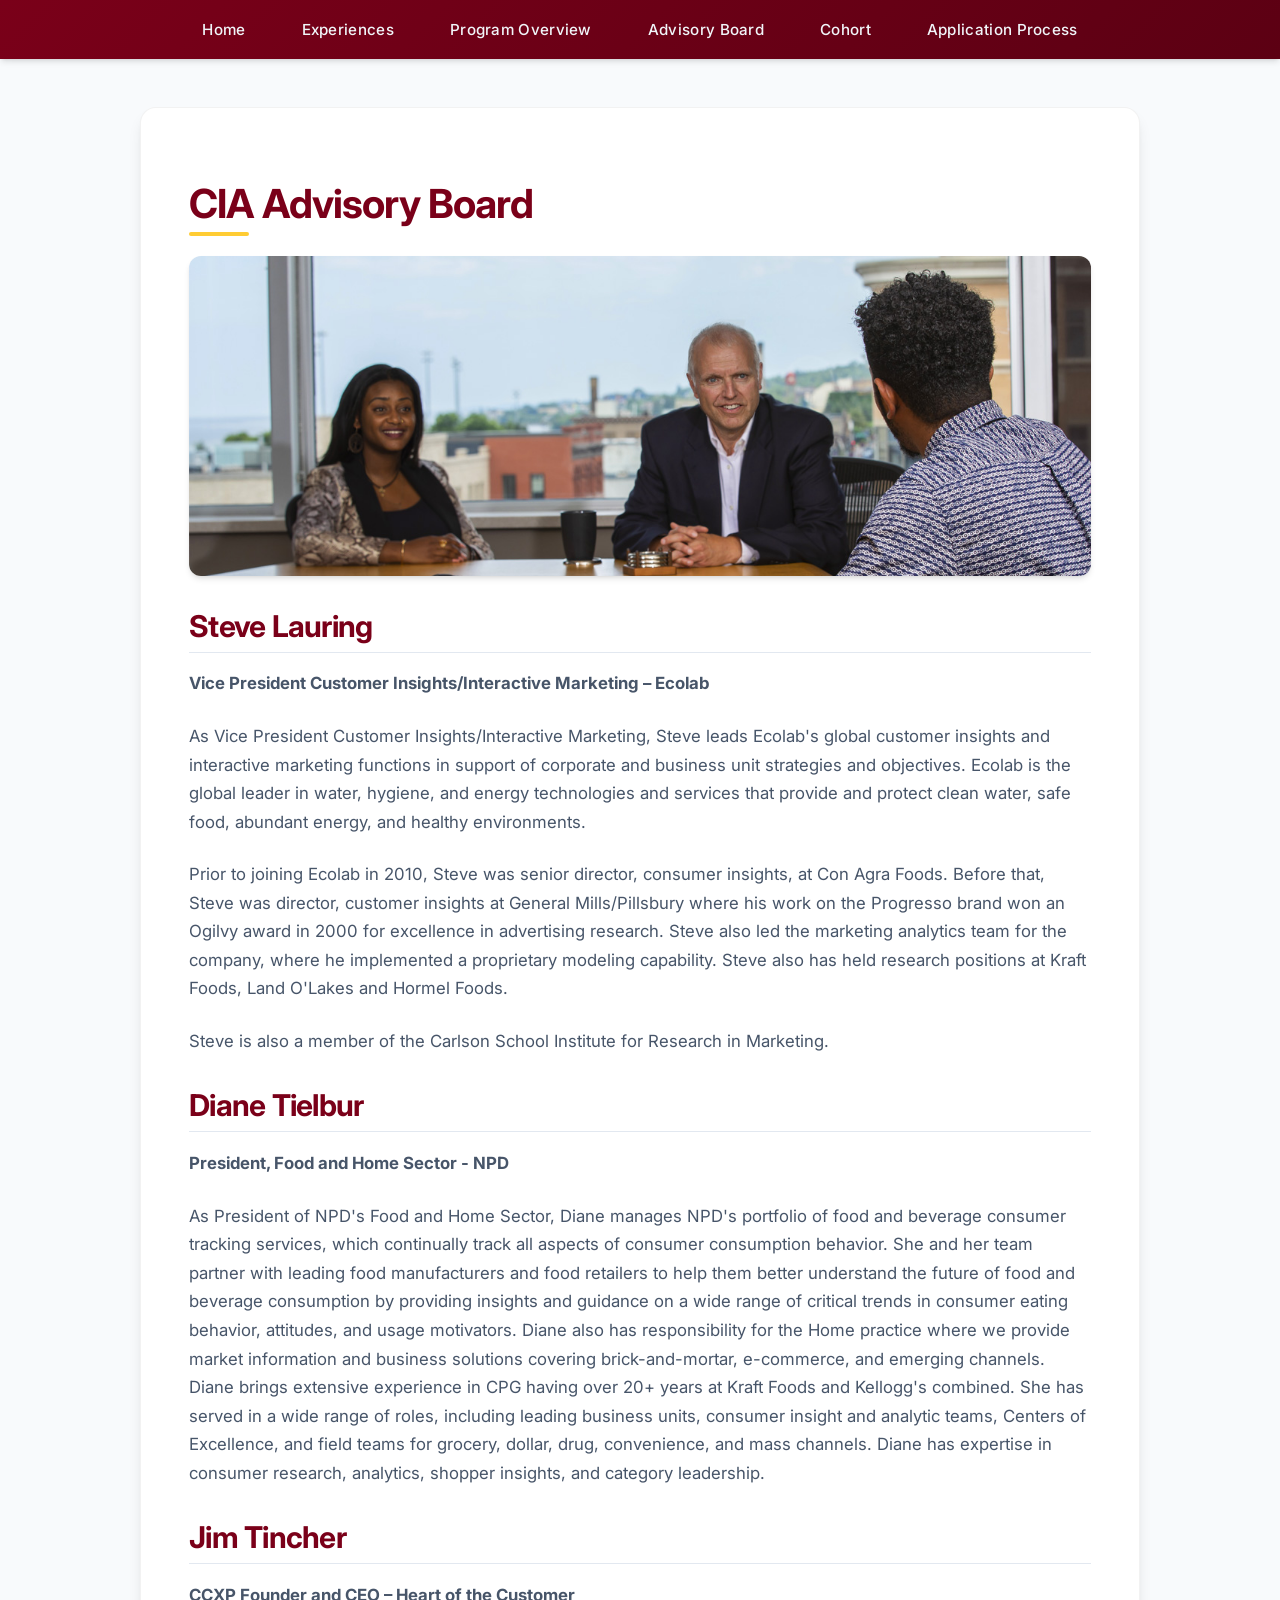
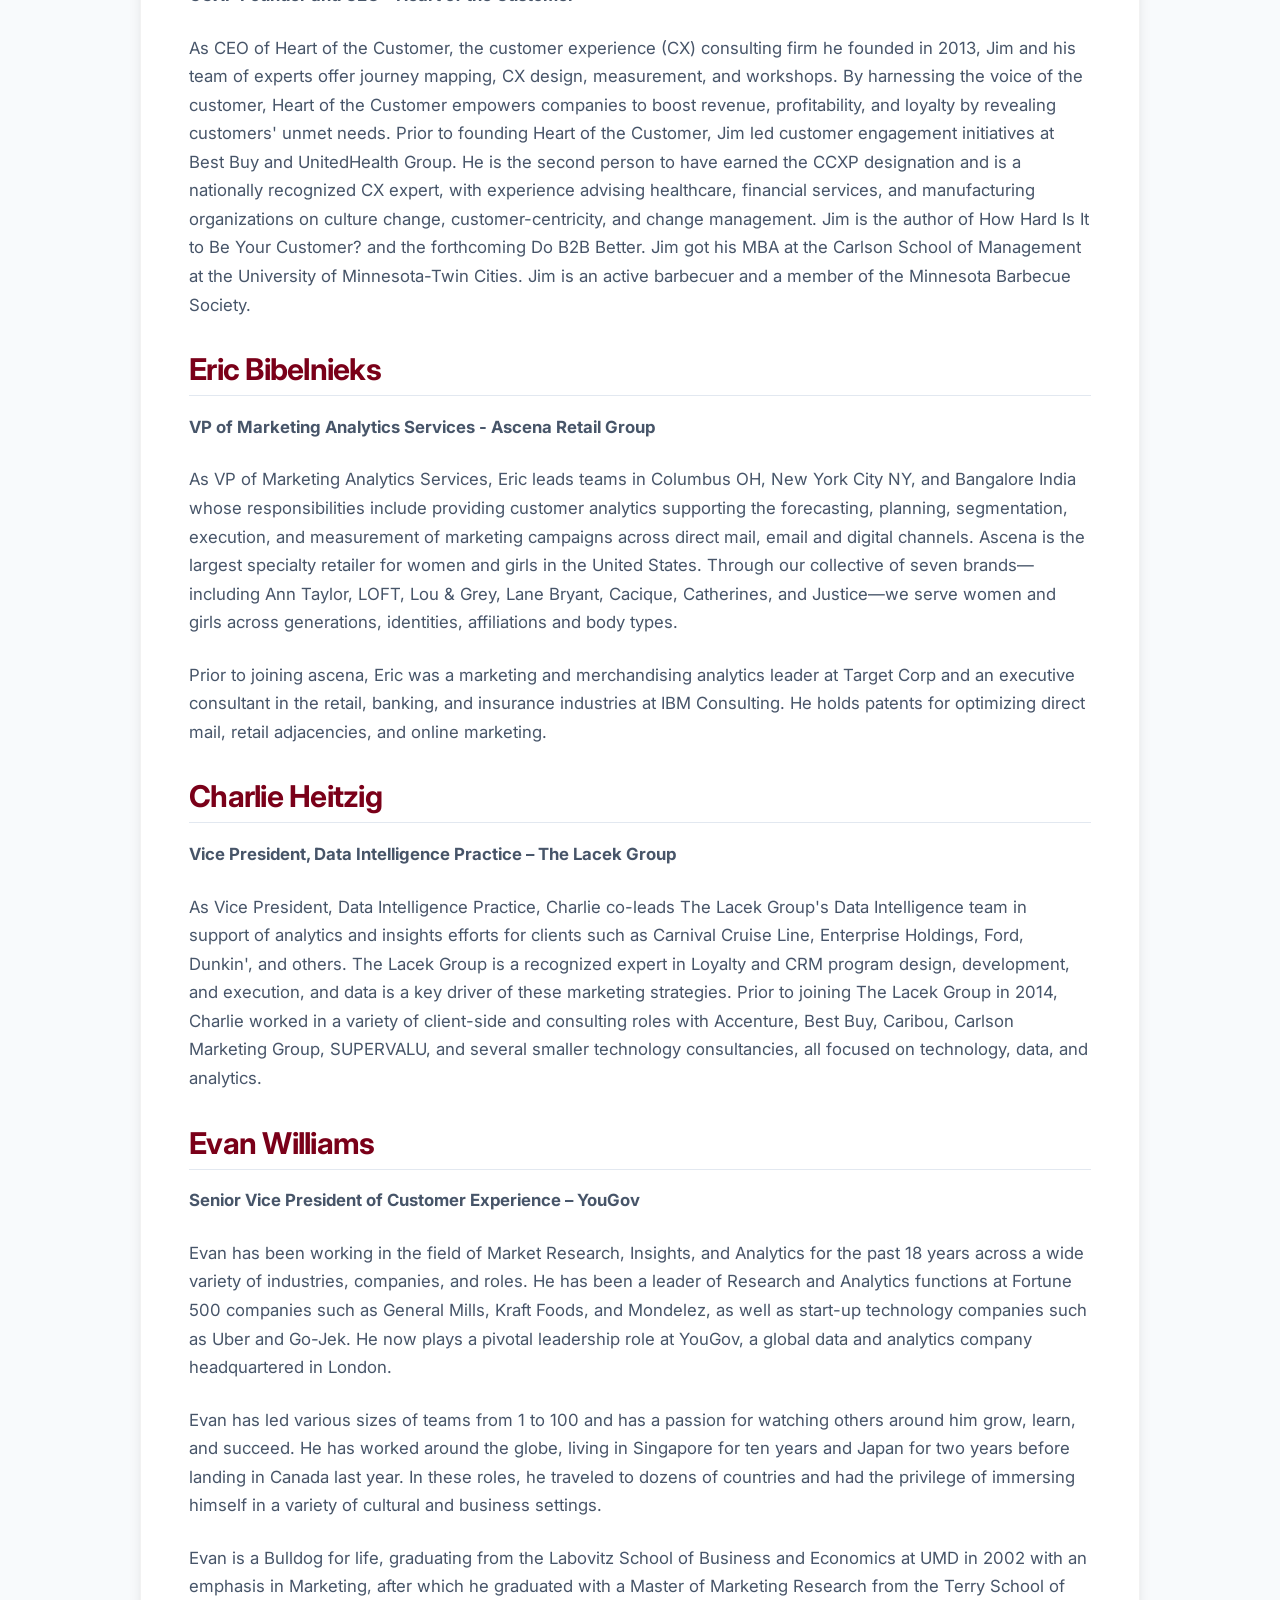
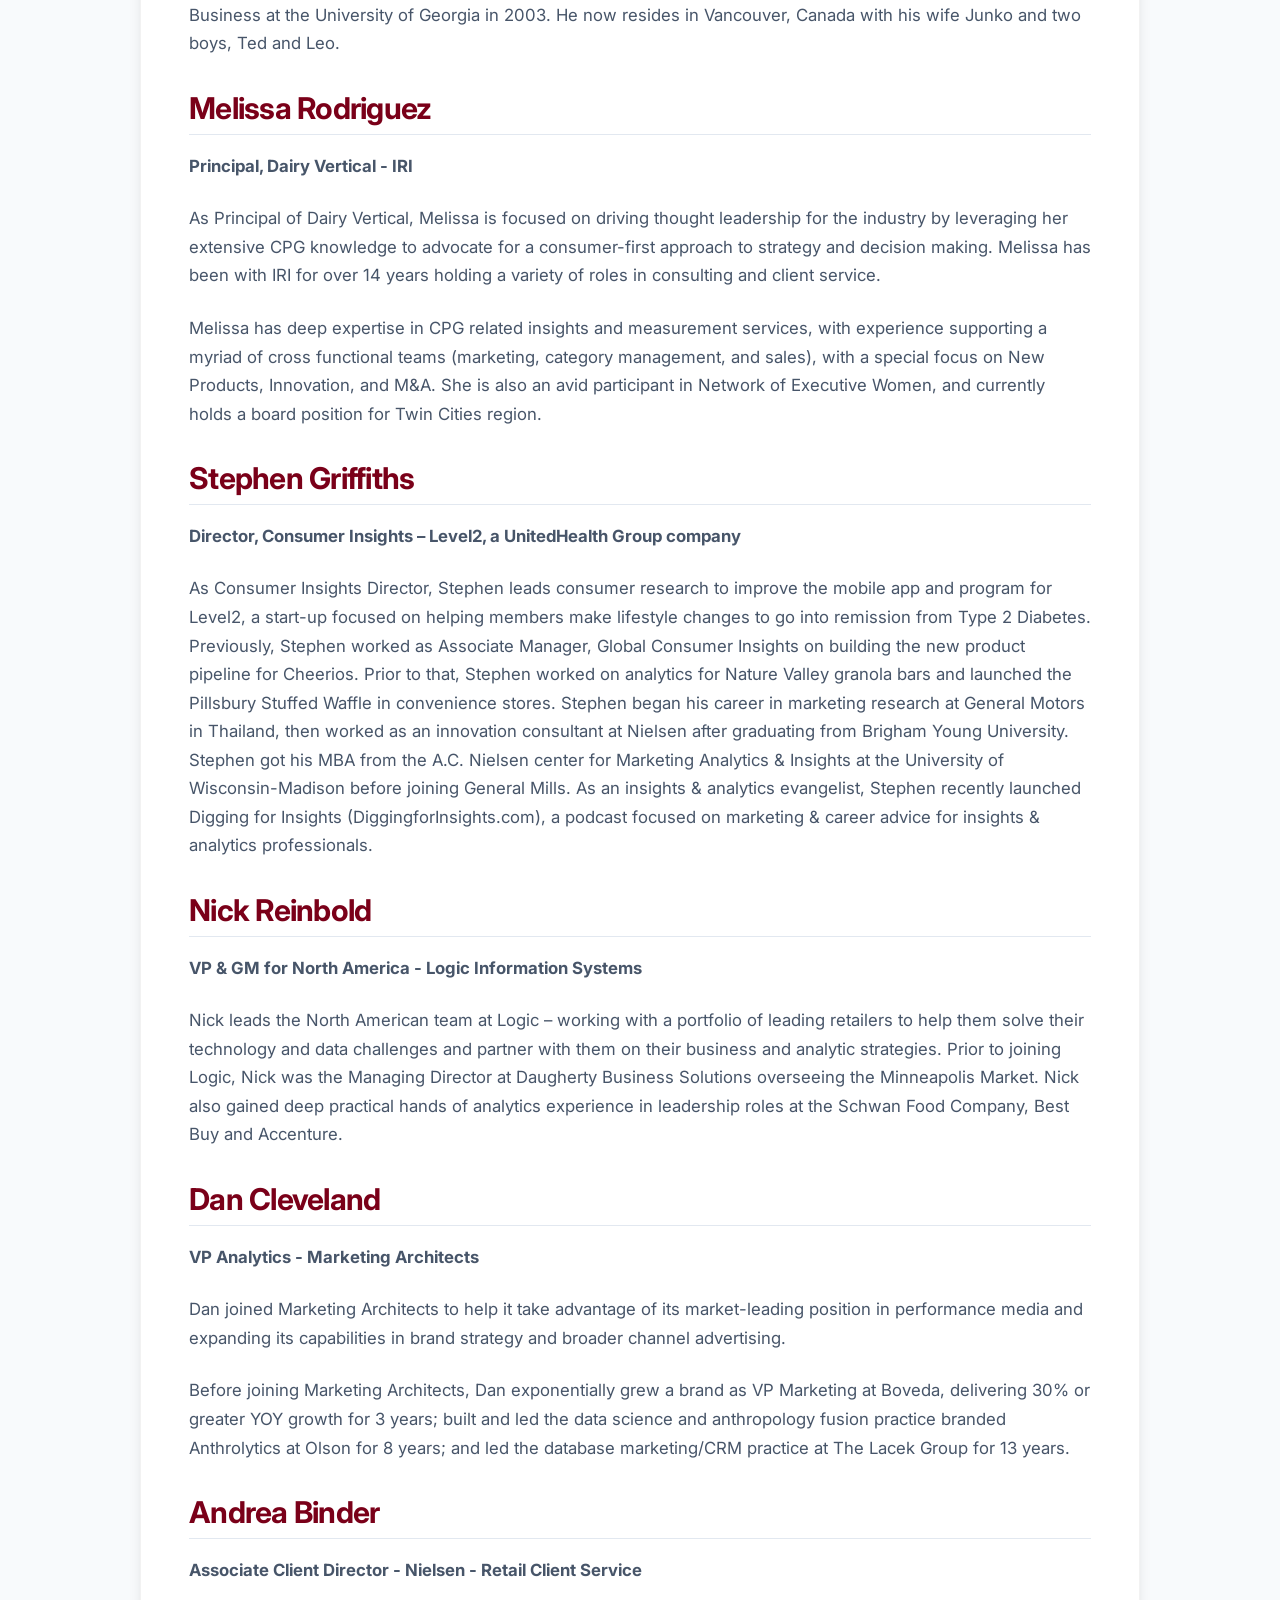
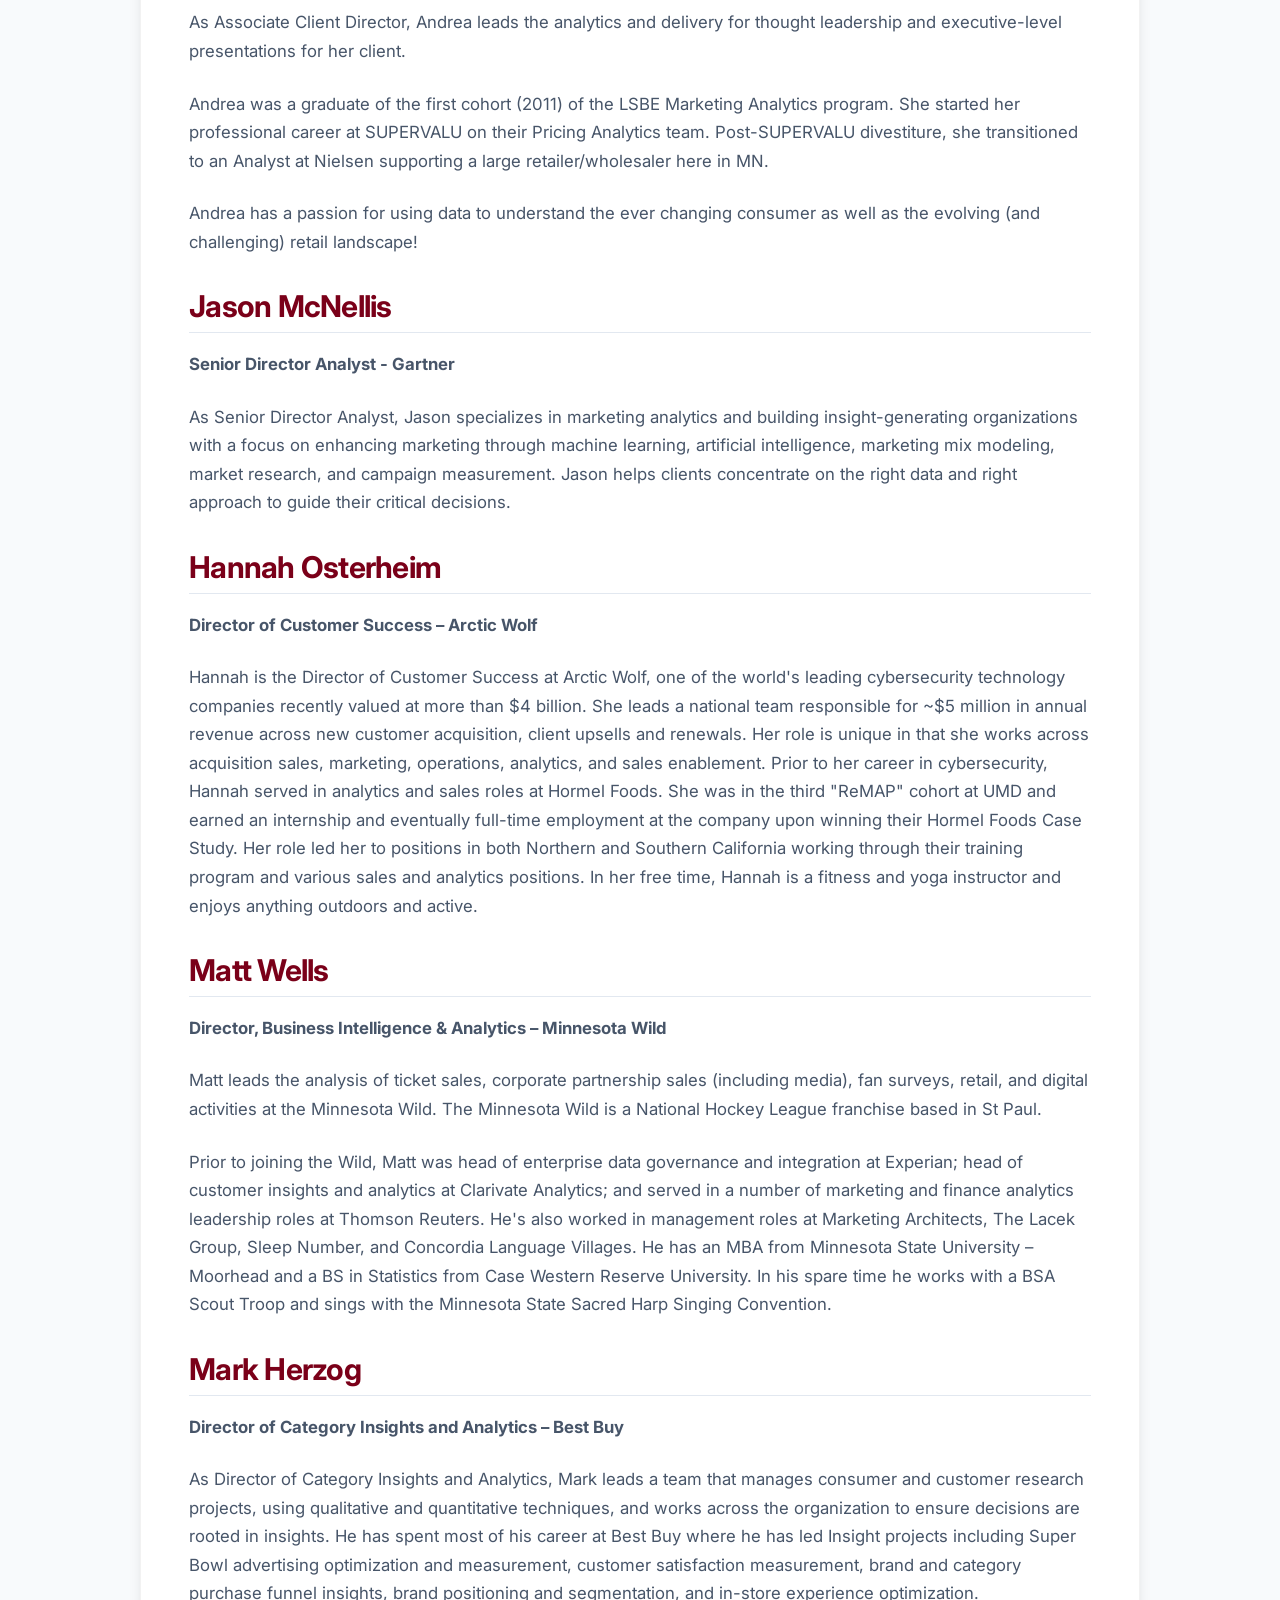
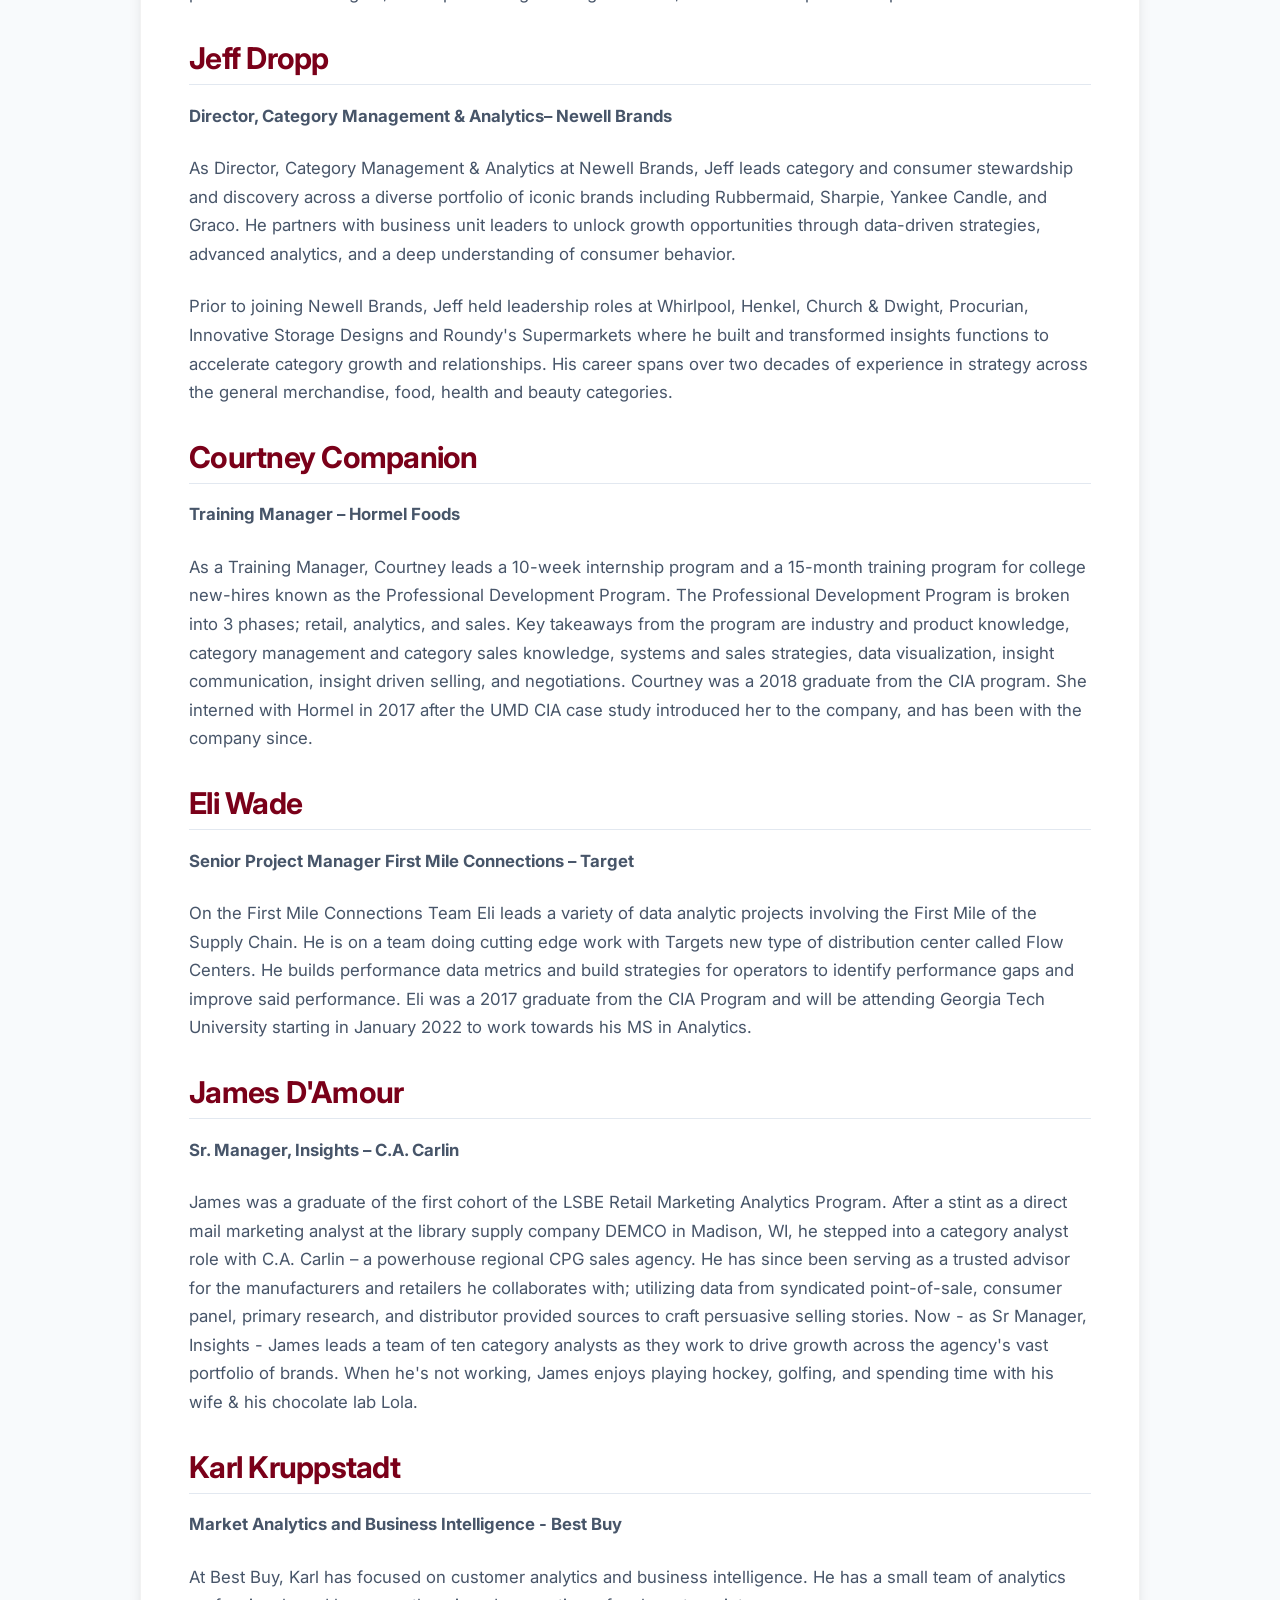
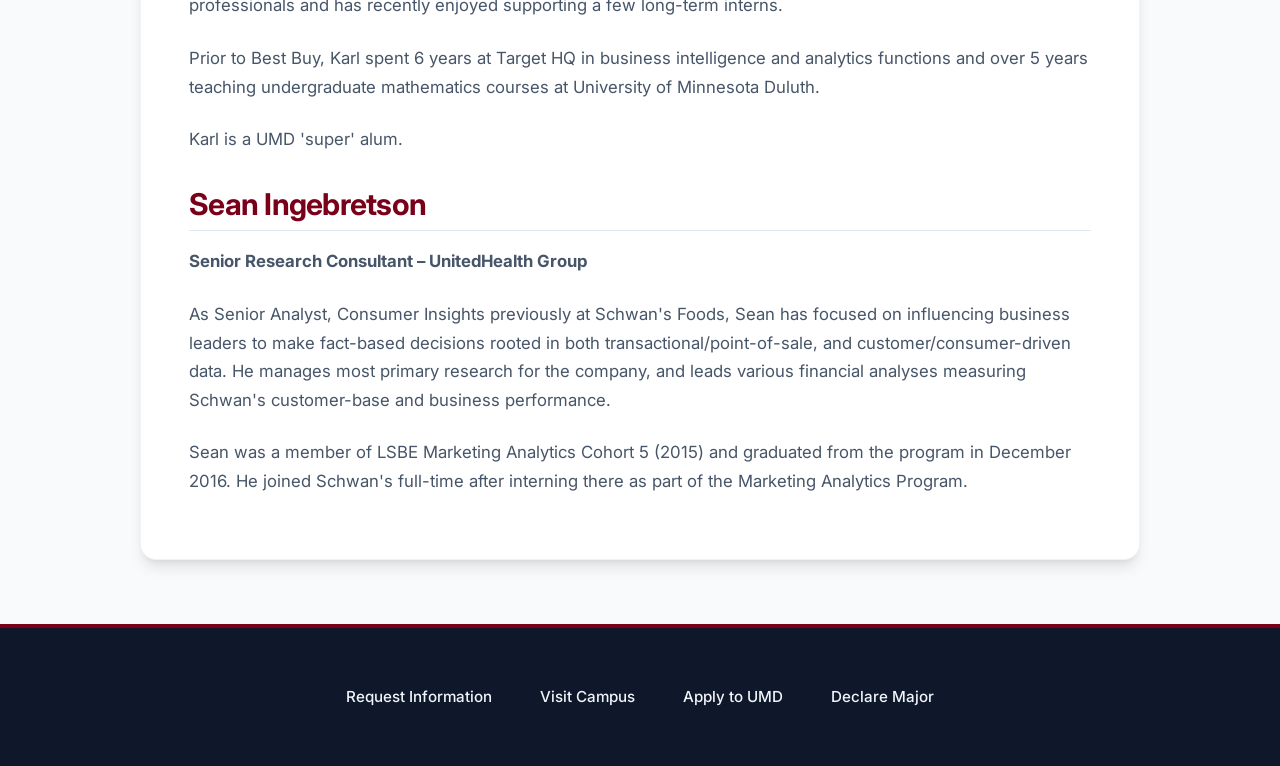
==== commit 9c7dcc36: "Update advisory.html" ====
--- a/advisory.html
+++ b/advisory.html
@@ -25,7 +25,7 @@
 
     <main>
         <h1>CIA Advisory Board</h1>
-        <img src="mis%20pics/department%20of%20marketing%20.jpg" alt="Advisory Board"
+        <img src="department_of_marketing.jpg" alt="Advisory Board"
             style="width: 100%; height: auto; display: block; margin: 20px 0;">
 
         <div class="advisory-bios">
@@ -314,10 +314,10 @@
 
     <footer>
         <div class="footer-links">
-            <a href="#">Request Information</a>
-            <a href="#">Visit Campus</a>
-            <a href="#">Apply to UMD</a>
-            <a href="apply.html">Declare Major - Apply Here</a>
+            <a href="https://docs.google.com/forms/d/e/1FAIpQLSdGFlZ5Pct2spmpvlr7gshom8lepN28_VdP9M4eAioVBNWOsg/viewform" target="_blank">Request Information</a>
+            <a href="https://admissions.d.umn.edu/visit" tagret="_blank">Visit Campus</a>
+            <a href="https://admissions.d.umn.edu/apply-1" target="_blank">Apply to UMD</a>
+            <a href="https://docs.google.com/forms/d/e/1FAIpQLScMb-9CyEAxSOWD8JF7c-GSHvv4RoPpMMa1xypDY2bROA9Qpg/viewform" target="_blank">Declare Major</a>
         </div>
     </footer>
 
